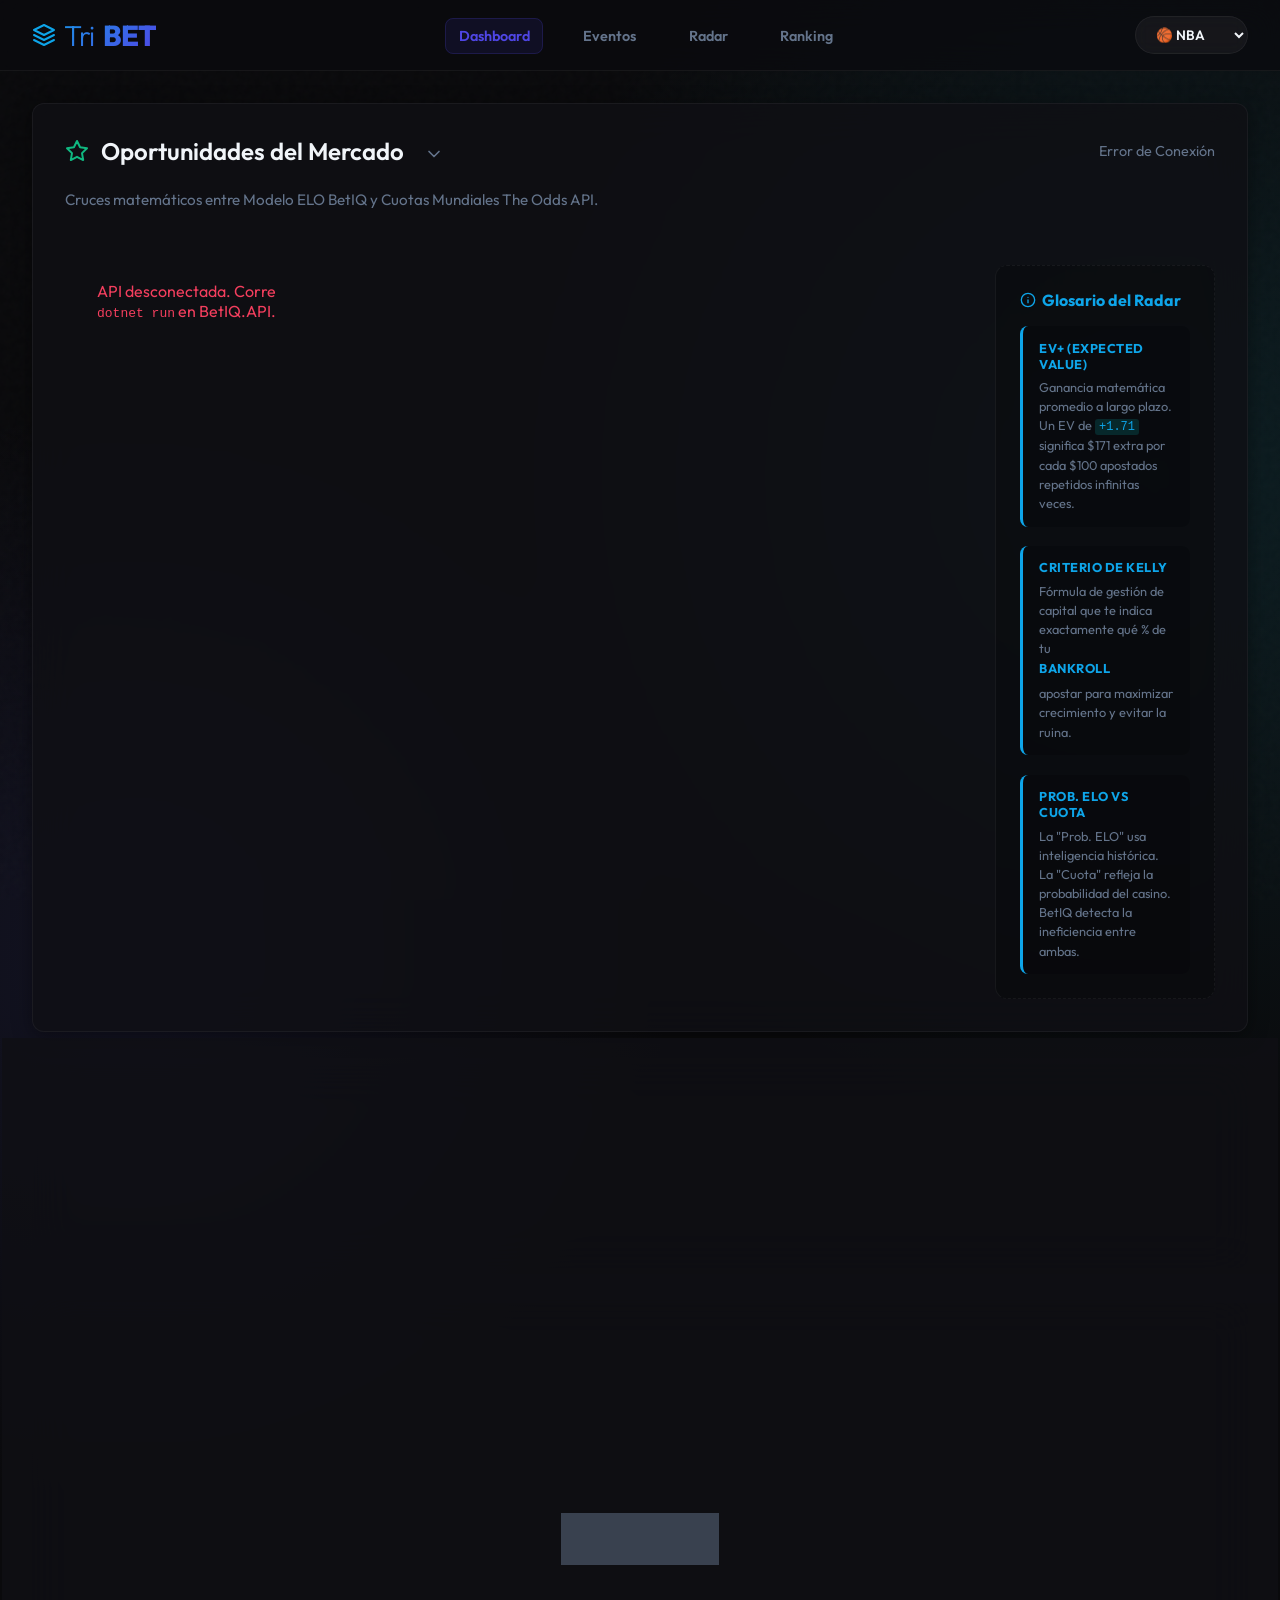
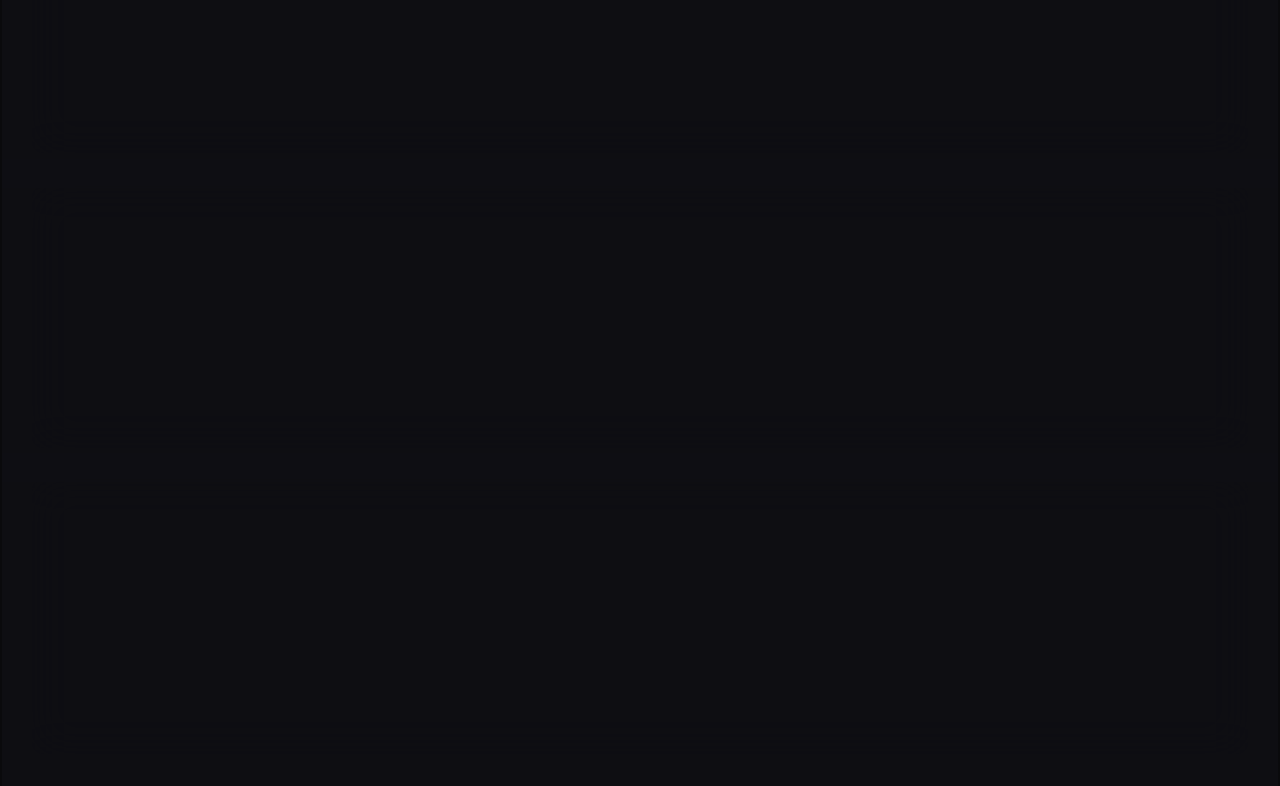
==== BetIQ.Web/index.html @ 7337e356 "Finalizada la integración de tenis y rediseño UI Sentinel. Se corrigió el controlador de tenis para " ====
<!DOCTYPE html>
<html lang="es">
<head>
    <meta charset="UTF-8">
    <meta name="viewport" content="width=device-width, initial-scale=1.0">
    <title>BetIQ | Inteligencia Deportiva</title>
    <!-- Incluyendo tipografía de Google -->
    <link href="https://fonts.googleapis.com/css2?family=Outfit:wght@300;400;600;800&display=swap" rel="stylesheet">
    <link rel="stylesheet" href="css/styles.css">
</head>
<body>
    <header class="app-header">
        <div class="logo">
            <svg width="24" height="24" viewBox="0 0 24 24" fill="none" stroke="currentColor" stroke-width="2" stroke-linecap="round" stroke-linejoin="round" style="color: var(--accent-secondary);"><path d="M12 2L2 7l10 5 10-5-10-5zM2 17l10 5 10-5M2 12l10 5 10-5"/></svg>
            <span style="color:white; font-weight: 300;">Tri</span>BET
        </div>
        <nav class="app-nav">
            <a href="#dashboard" class="active">Dashboard</a>
            <a href="#nba-matches">Eventos</a>
            <a href="#value-bets">Radar</a>
            <a href="#posiciones">Ranking</a>
        </nav>
        <div class="sport-selector">
            <select id="sportContext">
                <option value="NBA" selected>🏀 NBA</option>
                <option value="Futbol">⚽ Fútbol</option>
                <option value="Tenis">🎾 Tenis</option>
            </select>
        </div>
    </header>

    <main class="dashboard-container">
        <section class="panel">
            <div class="panel-header">
                <h2>
                    <svg width="24" height="24" viewBox="0 0 24 24" fill="none" stroke="currentColor" stroke-width="2" stroke-linecap="round" stroke-linejoin="round" style="color: var(--success);"><polygon points="12 2 15.09 8.26 22 9.27 17 14.14 18.18 21.02 12 17.77 5.82 21.02 7 14.14 2 9.27 8.91 8.26 12 2"/></svg>
                    Oportunidades del Mercado
                </h2>
                <span id="dateOfAnalysis" style="color: var(--text-muted); font-size: 0.9rem;">Analizando...</span>
            </div>
            
            <p style="color: var(--text-muted); margin-bottom: 1.5rem; font-size: 0.95rem;">Cruces matemáticos entre Modelo ELO BetIQ y Cuotas Mundiales The Odds API.</p>
            
            <!-- Layout 2 columnas: Apuestas (izq) + Glosario (der) -->
            <div class="radar-layout">
                <!-- Columna izquierda: tarjetas de apuestas -->
                <div id="valueBetsContainer" class="opportunities-grid">
                    <div class="spinner"></div>
                </div>

                <!-- Columna derecha: Glosario vertical -->
                <div class="glosario-panel glosario-sidebar">
                    <h3 style="margin-bottom: 14px; color: var(--accent-secondary); font-size: 1rem;">
                        <svg width="16" height="16" viewBox="0 0 24 24" fill="none" stroke="currentColor" stroke-width="2" stroke-linecap="round" stroke-linejoin="round" style="display:inline-block; vertical-align:middle; margin-right:6px;"><circle cx="12" cy="12" r="10"/><line x1="12" y1="16" x2="12" y2="12"/><line x1="12" y1="8" x2="12.01" y2="8"/></svg>
                        Glosario del Radar
                    </h3>
                    <div class="glosario-grid glosario-vertical">
                        <div class="glosario-item">
                            <strong>EV+ (Expected Value)</strong>
                            <p>Ganancia matemática promedio a largo plazo. Un EV de <code>+1.71</code> significa $171 extra por cada $100 apostados repetidos infinitas veces.</p>
                        </div>
                        <div class="glosario-item">
                            <strong>Criterio de Kelly</strong>
                            <p>Fórmula de gestión de capital que te indica exactamente qué % de tu <strong>Bankroll</strong> apostar para maximizar crecimiento y evitar la ruina.</p>
                        </div>
                        <div class="glosario-item">
                            <strong>Prob. ELO vs Cuota</strong>
                            <p>La "Prob. ELO" usa inteligencia histórica. La "Cuota" refleja la probabilidad del casino. BetIQ detecta la ineficiencia entre ambas.</p>
                        </div>
                    </div>
                </div>
            </div>
        </section>


        <!-- Partidos NBA del Día -->
        <section id="nbaMatches" class="panel">
            <div class="panel-header">
                <h2>
                    <svg width="24" height="24" viewBox="0 0 24 24" fill="none" stroke="currentColor" stroke-width="2" stroke-linecap="round" stroke-linejoin="round" style="color: #ff9f43;"><circle cx="12" cy="12" r="10"/><path d="M12 2a14.5 14.5 0 0 0 0 20"/><path d="M2.05 12h19.9"/><path d="M12 22A14.5 14.5 0 0 0 12 2"/></svg>
                    Partidos NBA de Hoy
                </h2>
                <div style="display:flex; align-items:center; gap:10px;">
                    <!-- Selector de Liga ESPN (visible sólo en Fútbol) -->
                    <div id="ligaSelectorWrap" style="display:none;">
                        <select id="ligaSelector" style="background:rgba(255,255,255,0.06); border:1px solid var(--border-glass); color:var(--text-main); padding:5px 12px; border-radius:20px; font-size:0.85rem; font-weight:600; cursor:pointer; outline:none;">
                            <option value="">⚽ Todas las Ligas</option>
                            <option value="Premier League">🏴󠁧󠁢󠁥󠁮󠁧󠁿 Premier League</option>
                            <option value="LaLiga">🇪🇸 LaLiga</option>
                            <option value="Serie A">🇮🇹 Serie A</option>
                            <option value="Bundesliga">🇩🇪 Bundesliga</option>
                            <option value="Ligue 1">🇫🇷 Ligue 1</option>
                            <option value="Champions League">⭐ Champions League</option>
                        </select>
                    </div>
                    <span id="nbaMatchesDate" style="color: var(--text-muted); font-size: 0.9rem;">Cargando...</span>
                </div>
            </div>
            <div id="nbaMatchesContainer" class="matches-grid">
                <div class="spinner"></div>
            </div>
        </section>


        <!-- Modulo Calculadora Original -->
        <section id="calculadora" class="panel">
            <div class="panel-header">
                <h2>
                    <svg width="24" height="24" viewBox="0 0 24 24" fill="none" stroke="currentColor" stroke-width="2" stroke-linecap="round" stroke-linejoin="round" style="color: var(--accent-primary);"><rect x="4" y="2" width="16" height="20" rx="2" ry="2"/><line x1="8" y1="6" x2="16" y2="6"/><line x1="8" y1="10" x2="8.01" y2="10"/><line x1="12" y1="10" x2="12.01" y2="10"/><line x1="16" y1="10" x2="16.01" y2="10"/><line x1="8" y1="14" x2="8.01" y2="14"/><line x1="12" y1="14" x2="12.01" y2="14"/><line x1="16" y1="14" x2="16.01" y2="14"/><line x1="8" y1="18" x2="8.01" y2="18"/><line x1="12" y1="18" x2="12.01" y2="18"/><line x1="16" y1="18" x2="16.01" y2="18"/></svg>
                    Simulador ELO En Vivo
                </h2>
                <div style="display: flex; align-items: center; gap: 10px; flex-wrap: wrap;">
                    <div id="surfaceSelectorWrap" style="display: none; background: rgba(0,0,0,0.3); padding: 5px 15px; border-radius: 20px;">
                        <span style="font-size: 0.8rem; color: var(--text-muted);">SUPERFICIE</span>
                        <select id="surfaceSelector" style="background: transparent; border: none; color: var(--accent-secondary); padding: 0; margin-left: 5px; outline: none; font-weight: bold; font-family: var(--font-family); cursor: pointer;">
                            <option value="Arcilla">Arcilla</option>
                            <option value="Dura">Dura</option>
                            <option value="Pasto">Pasto</option>
                        </select>
                    </div>
                    <div style="display: flex; align-items: center; gap: 5px; background: rgba(0,0,0,0.3); padding: 5px 15px; border-radius: 20px;">
                        <span style="font-size: 0.8rem; color: var(--text-muted);">BANKROLL</span>
                        <span style="color: var(--success); font-weight: 800;">$</span>
                        <input type="number" id="bankrollInput" value="1000" style="background: transparent; border: none; color: white; width: 80px; padding: 0; outline: none; font-weight: bold; font-family: var(--font-family);">
                    </div>
                </div>
            </div>

            <div class="calculator-wrap">
                <!-- Local -->
                <div class="team-block">
                    <div class="input-group">
                        <label>EQUIPO LOCAL</label>
                        <select id="localSelect"><option value="">Cargando...</option></select>
                    </div>
                    <div class="input-group">
                        <label>CUOTA DE LA CASA</label>
                        <input type="number" id="localOdds" step="0.01" min="1.01" value="1.85">
                    </div>
                </div>

                <!-- Centro -->
                <div style="display: flex; flex-direction: column; align-items: center; gap: 1rem;">
                    <div class="vs-badge">VS</div>
                    <button id="btnCalculate" class="btn-primary" disabled>PROYECTAR</button>
                </div>

                <!-- Visita -->
                <div class="team-block">
                    <div class="input-group">
                        <label>EQUIPO VISITANTE</label>
                        <select id="visitorSelect"><option value="">Cargando...</option></select>
                    </div>
                    <div class="input-group">
                        <label>CUOTA DE LA CASA</label>
                        <input type="number" id="visitorOdds" step="0.01" min="1.01" value="1.95">
                    </div>
                </div>
            </div>

            <div id="predictionResult" class="result-box hidden">
                <h3 id="winnerText" style="font-size: 1.5rem; margin-bottom: 1rem;">--</h3>
                <div id="evAlerts" style="display: flex; justify-content: center; gap: 2rem;"></div>
            </div>
        </section>

        <!-- Ranking de Poder -->
        <section id="ranking" class="panel">
            <div class="panel-header">
                <h2>
                    <svg width="24" height="24" viewBox="0 0 24 24" fill="none" stroke="currentColor" stroke-width="2" stroke-linecap="round" stroke-linejoin="round" style="color: var(--accent-secondary);"><line x1="18" y1="20" x2="18" y2="10"/><line x1="12" y1="20" x2="12" y2="4"/><line x1="6" y1="20" x2="6" y2="14"/></svg>
                    Clasificación de Poder (ELO Ranking)
                </h2>
            </div>
            <div class="table-responsive">
                <table id="rankingTable">
                    <thead>
                        <tr>
                            <th style="width: 80px;">Rango</th>
                            <th>Franquicia</th>
                            <th>Puntuación ELO</th>
                            <th>Status (1500=Base)</th>
                        </tr>
                    </thead>
                    <tbody id="rankingBody">
                        <tr>
                            <td colspan="4" style="text-align: center; padding: 2rem;"><div class="spinner"></div></td>
                        </tr>
                    </tbody>
                </table>
            </div> <!-- missing close div added -->
            <div id="rankingPagination" class="pagination-controls"></div>
        </section>

        <!-- Sección de Posiciones NBA -->
            <section id="posiciones" class="panel standings-section">
                <div class="panel-header" style="flex-direction: column; align-items: flex-start;">
                    <h2><span class="icon">🏆</span> Tabla de Posiciones Oficiales</h2>
                    <p style="color:var(--text-muted); margin-top:5px;">Rendimiento actualizado de la temporada regular, dividido por Conferencias.</p>
                </div>
                
                <div class="standings-grid">
                    <!-- Conferencia Este -->
                    <div class="conference-panel">
                        <div class="conference-header east">
                            <h3>Conferencia Este</h3>
                        </div>
                        <div class="table-container fade-in">
                            <table class="elo-table">
                                <thead>
                                    <tr>
                                        <th>Pos</th>
                                        <th>Equipo</th>
                                        <th>PJ</th>
                                        <th>V</th>
                                        <th>D</th>
                                        <th>PCT</th>
                                        <th class="hide-mobile">PF</th>
                                        <th class="hide-mobile">PC</th>
                                        <th>DIF</th>
                                    </tr>
                                </thead>
                                <tbody id="standings-east-body">
                                    <!-- Datos de conferencia este inyectados por JS -->
                                </tbody>
                            </table>
                        </div>
                    </div>

                    <!-- Conferencia Oeste -->
                    <div class="conference-panel">
                        <div class="conference-header west">
                            <h3>Conferencia Oeste</h3>
                        </div>
                        <div class="table-container fade-in">
                            <table class="elo-table">
                                <thead>
                                    <tr>
                                        <th>Pos</th>
                                        <th>Equipo</th>
                                        <th>PJ</th>
                                        <th>V</th>
                                        <th>D</th>
                                        <th>PCT</th>
                                        <th class="hide-mobile">PF</th>
                                        <th class="hide-mobile">PC</th>
                                        <th>DIF</th>
                                    </tr>
                                </thead>
                                <tbody id="standings-west-body">
                                    <!-- Datos de conferencia oeste inyectados por JS -->
                                </tbody>
                            </table>
                        </div>
                    </div>
                </div>
            </section>
        </main>

    <script src="js/app.js"></script>
</body>
</html>
---- BetIQ.Web/css/styles.css ----
:root {
    /* Sentinel Design System - Indigo/Graphite */
    --bg-dark: #0a0a0c; 
    --bg-panel: rgba(16, 16, 20, 0.8); 
    --surface: #111114;
    --border-glass: rgba(255, 255, 255, 0.05);
    --text-main: #f1f5f9;
    --text-muted: #64748b;
    
    /* Acentos Sentinel */
    --accent-primary: #4f46e5; /* Indigo 600 */
    --accent-secondary: #0ea5e9; /* Sky 500 */
    --accent-glow: rgba(79, 70, 229, 0.3);
    --secondary-glow: rgba(14, 165, 233, 0.2);
    
    /* Estados */
    --success: #10b981; 
    --success-glow: rgba(16, 185, 129, 0.1);
    --danger: #f43f5e; 
    --danger-glow: rgba(244, 63, 94, 0.1);
    --warning: #f59e0b; 

    /* Tipografía */
    --font-family: 'Outfit', 'Inter', system-ui, -apple-system, sans-serif;
}

* {
    margin: 0;
    padding: 0;
    box-sizing: border-box;
}

body {
    font-family: var(--font-family);
    background-color: var(--bg-dark);
    color: var(--text-main);
    min-height: 100vh;
    /* Gradiente radial animado de fondo */
    background: radial-gradient(circle at 10% 40%, rgba(99, 102, 241, 0.1), transparent 30%),
                radial-gradient(circle at 90% 20%, rgba(34, 211, 238, 0.1), transparent 30%),
                var(--bg-dark);
    display: flex;
    flex-direction: column;
}

body::before {
    content: '';
    position: fixed;
    top: 0; left: 0; width: 100vw; height: 100vh;
    background: url('data:image/svg+xml;utf8,<svg viewBox="0 0 200 200" xmlns="http://www.w3.org/2000/svg"><filter id="noiseFilter"><feTurbulence type="fractalNoise" baseFrequency="0.65" numOctaves="3" stitchTiles="stitch"/></filter><rect width="100%" height="100%" filter="url(%23noiseFilter)"/></svg>');
    opacity: 0.02;
    z-index: -1;
    pointer-events: none;
}

/* Scrollbar */
::-webkit-scrollbar { width: 8px; }
::-webkit-scrollbar-track { background: var(--bg-dark); }
::-webkit-scrollbar-thumb { background: var(--border-glass); border-radius: 4px; }
::-webkit-scrollbar-thumb:hover { background: var(--accent-primary); }

/* Header Glassmorphism */
.app-header {
    background: rgba(10, 10, 15, 0.7);
    backdrop-filter: blur(16px);
    -webkit-backdrop-filter: blur(16px);
    border-bottom: 1px solid var(--border-glass);
    padding: 1rem 2rem;
    display: flex;
    justify-content: space-between;
    align-items: center;
    position: sticky;
    top: 0;
    z-index: 100;
}

.logo {
    font-size: 1.8rem;
    font-weight: 800;
    letter-spacing: -0.5px;
    background: linear-gradient(135deg, var(--accent-secondary), var(--accent-primary));
    -webkit-background-clip: text;
    background-clip: text;
    -webkit-text-fill-color: transparent;
    display: flex;
    align-items: center;
    gap: 8px;
}

.app-nav a {
    color: var(--text-muted);
    text-decoration: none;
    font-weight: 600;
    margin-left: 1.5rem;
    transition: all 0.3s cubic-bezier(0.4, 0, 0.2, 1);
    position: relative;
    font-size: 0.9rem;
    padding: 0.5rem 0.8rem;
    border-radius: 8px;
}

.app-nav a:hover {
    color: var(--text-main);
    background: rgba(255, 255, 255, 0.05);
    box-shadow: 0 4px 15px rgba(0, 0, 0, 0.1);
}

.app-nav a.active {
    color: var(--accent-primary);
    background: rgba(79, 70, 229, 0.1);
    border: 1px solid rgba(79, 70, 229, 0.2);
}

/* Sport Selector */
.sport-selector {
    margin-left: 1.5rem;
}

#sportContext {
    background: rgba(255, 255, 255, 0.05);
    border: 1px solid var(--border-glass);
    color: var(--text-main);
    padding: 0.5rem 1rem;
    border-radius: 20px;
    font-size: 0.85rem;
    font-weight: 600;
    cursor: pointer;
    outline: none;
    transition: all 0.3s ease;
    backdrop-filter: blur(8px);
}

#sportContext:hover {
    background: rgba(255, 255, 255, 0.1);
    border-color: var(--accent-secondary);
    box-shadow: 0 0 15px rgba(0, 206, 201, 0.2);
}

#sportContext option {
    background: var(--bg-dark);
    color: var(--text-main);
    padding: 10px;
}

/* Layout Principal */
.dashboard-container {
    padding: 2rem;
    max-width: 1400px;
    margin: 0 auto;
    display: grid;
    grid-template-columns: 1fr;
    gap: 2rem;
}

/* Paneles Globales */
.panel {
    background: var(--bg-panel);
    backdrop-filter: blur(20px);
    -webkit-backdrop-filter: blur(20px);
    border: 1px solid var(--border-glass);
    border-radius: 12px;
    padding: 2rem;
    box-shadow: 0 4px 20px rgba(0, 0, 0, 0.4);
    transition: all 0.4s cubic-bezier(0.4, 0, 0.2, 1);
}

.panel:hover {
    box-shadow: 0 8px 30px rgba(0, 0, 0, 0.6);
    border-color: rgba(255, 255, 255, 0.1);
}

.panel-header {
    display: flex;
    justify-content: space-between;
    align-items: center;
    margin-bottom: 1.5rem;
}

h2 {
    font-size: 1.5rem;
    font-weight: 600;
    color: var(--text-main);
    display: flex;
    align-items: center;
    gap: 12px;
}

/* Sección Oportunidades (Value Bets) */
.opportunities-grid {
    display: grid;
    grid-template-columns: repeat(auto-fit, minmax(300px, 1fr));
    gap: 1.5rem;
    margin-top: 1rem;
}

.vb-card {
    background: var(--bg-panel);
    border: 1px solid var(--border-glass);
    border-radius: 16px;
    padding: 1.5rem;
    position: relative;
    overflow: hidden;
    backdrop-filter: blur(12px);
    -webkit-backdrop-filter: blur(12px);
    transition: all 0.3s cubic-bezier(0.25, 0.8, 0.25, 1);
}

.vb-card:hover {
    transform: translateY(-4px);
    box-shadow: 0 12px 30px rgba(0, 0, 0, 0.6);
    border-color: var(--accent-primary);
}

/* Efecto borde infinito en Value Bets de alto valor */
.vb-card.high-value::before {
    content: '';
    position: absolute;
    top: -50%; left: -50%; width: 200%; height: 200%;
    background: conic-gradient(transparent, transparent, transparent, var(--success));
    animation: rotateBoundary 4s linear infinite;
    z-index: 0;
    opacity: 0.3;
}
.vb-card.high-value::after {
    content: '';
    position: absolute;
    inset: 1px;
    background: var(--bg-panel);
    border-radius: 11px;
    z-index: 1;
}

@keyframes rotateBoundary {
    100% { transform: rotate(360deg); }
}

.vb-content {
    position: relative;
    z-index: 2;
}

.vb-teams {
    font-size: 1.1rem;
    font-weight: 600;
    margin-bottom: 0.5rem;
}

.vb-metrics {
    display: grid;
    grid-template-columns: 1fr 1fr;
    gap: 10px;
    margin-top: 1rem;
    background: rgba(0,0,0,0.2);
    padding: 10px;
    border-radius: 8px;
}

.metric-box {
    display: flex;
    flex-direction: column;
}
.metric-label { font-size: 0.75rem; color: var(--text-muted); text-transform: uppercase; letter-spacing: 1px; }
.metric-value { font-size: 1.2rem; font-weight: 800; color: var(--text-main); }
.metric-value.positive { color: var(--success); text-shadow: 0 0 10px var(--success-glow); }

/* Partidos NBA */
.matches-grid {
    display: grid;
    grid-template-columns: repeat(auto-fit, minmax(280px, 1fr));
    gap: 1.5rem;
    margin-top: 1rem;
}

.match-card {
    background: var(--bg-panel);
    border: 1px solid var(--border-glass);
    border-radius: 16px;
    padding: 1.5rem;
    position: relative;
    overflow: hidden;
    backdrop-filter: blur(12px);
    -webkit-backdrop-filter: blur(12px);
    transition: all 0.3s ease;
}

.match-card:hover {
    transform: translateY(-4px);
    box-shadow: 0 12px 24px rgba(0, 0, 0, 0.5), 0 0 20px var(--accent-glow);
    border-color: var(--accent-primary);
}



.match-header {
    display: flex;
    justify-content: space-between;
    align-items: center;
    margin-bottom: 1rem;
    font-size: 0.8rem;
}

.match-status {
    background: rgba(255, 255, 255, 0.1);
    padding: 4px 8px;
    border-radius: 4px;
    color: var(--text-muted);
}
.match-status.live {
    background: rgba(255, 118, 117, 0.2);
    color: var(--danger);
    font-weight: bold;
}

.match-team {
    display: flex;
    justify-content: space-between;
    align-items: center;
    margin-bottom: 0.8rem;
    font-size: 1.1rem;
    font-weight: 600;
}

.match-score {
    font-size: 1.2rem;
    font-weight: 800;
    color: var(--text-main);
}

.match-odds {
    margin-top: 1rem;
    padding-top: 1rem;
    border-top: 1px dashed var(--border-glass);
    display: flex;
    justify-content: space-between;
    font-size: 0.9rem;
    color: var(--text-muted);
}
/* Glosario Panel */
.glosario-panel {
    margin-top: 2rem;
    padding: 1.5rem;
    background: rgba(0,0,0,0.2);
    border: 1px dashed var(--border-glass);
    border-radius: 12px;
}

.glosario-grid {
    display: grid;
    grid-template-columns: repeat(auto-fit, minmax(250px, 1fr));
    gap: 1.5rem;
    margin-top: 1rem;
}

.glosario-item {
    font-size: 0.85rem;
    color: var(--text-muted);
}

.glosario-item strong {
    display: block;
    color: var(--text-main);
    margin-bottom: 0.4rem;
    font-size: 0.95rem;
}

.glosario-item code {
    background: rgba(255,255,255,0.1);
    padding: 2px 4px;
    border-radius: 4px;
    color: var(--success);
}

/* Calculadora Flex */
.calculator-wrap {
    display: grid;
    grid-template-columns: 1fr auto 1fr;
    gap: 1.5rem;
    align-items: center;
    background: rgba(0,0,0,0.2);
    padding: 1.5rem;
    border-radius: 12px;
}

.team-block {
    display: flex;
    flex-direction: column;
    gap: 1rem;
}

.input-group {
    display: flex;
    flex-direction: column;
    gap: 0.5rem;
}

.input-group label {
    font-size: 0.85rem;
    color: var(--text-muted);
    font-weight: 600;
}

select, input[type="number"] {
    background: rgba(255,255,255,0.05);
    border: 1px solid var(--border-glass);
    color: var(--text-main);
    padding: 0.8rem 1rem;
    border-radius: 8px;
    font-family: var(--font-family);
    font-size: 1rem;
    outline: none;
    transition: border-color 0.3s, box-shadow 0.3s;
}

select:focus, input[type="number"]:focus {
    border-color: var(--accent-primary);
    box-shadow: 0 0 0 3px var(--accent-glow);
}

select option {
    background: var(--bg-dark);
    color: var(--text-main);
}

.vs-badge {
    height: 50px;
    width: 50px;
    border-radius: 50%;
    background: linear-gradient(135deg, var(--bg-dark), #1a1a24);
    border: 2px solid var(--border-glass);
    display: flex;
    align-items: center;
    justify-content: center;
    font-weight: 800;
    color: var(--text-muted);
    font-size: 0.9rem;
}

.btn-primary {
    background: linear-gradient(135deg, var(--accent-primary), var(--accent-secondary));
    color: white;
    border: none;
    padding: 1rem 2rem;
    border-radius: 8px;
    font-weight: 600;
    cursor: pointer;
    font-family: var(--font-family);
    font-size: 1rem;
    transition: transform 0.2s, box-shadow 0.2s;
    width: 100%;
    margin-top: 1.5rem;
}

.btn-primary:hover {
    transform: translateY(-2px);
    box-shadow: 0 5px 15px var(--accent-glow);
}
.btn-primary:disabled {
    background: var(--text-muted);
    cursor: not-allowed;
    transform: none;
    box-shadow: none;
    opacity: 0.5;
}

/* Resultados Calculadora */
.result-box {
    margin-top: 1.5rem;
    padding: 1.5rem;
    border-radius: 12px;
    background: rgba(255,255,255,0.02);
    border: 1px dashed var(--border-glass);
    text-align: center;
}
.result-box.active {
    border-style: solid;
    border-color: var(--accent-secondary);
    background: rgba(0, 206, 201, 0.05);
}

/* Tabla Ranking */
.table-responsive {
    overflow-x: auto;
}

table {
    width: 100%;
    border-collapse: collapse;
}

th, td {
    padding: 1.2rem 1rem;
    text-align: left;
    border-bottom: 1px solid var(--border-glass);
    font-size: 0.9rem;
}

th {
    color: var(--text-muted);
    font-weight: 700;
    font-size: 0.75rem;
    text-transform: uppercase;
    letter-spacing: 1.5px;
}

tbody tr {
    transition: background 0.2s ease;
}
tbody tr:hover {
    background: rgba(255,255,255,0.03);
}

.rank-badge {
    background: rgba(255,255,255,0.1);
    padding: 4px 8px;
    border-radius: 4px;
    font-size: 0.8rem;
    font-weight: 800;
}
.rank-top {
    background: linear-gradient(135deg, #f1c40f, #e67e22);
    color: #fff;
}

/* Utilidades y UI Modifiers */
/* Colapsables */
.panel-header, .section-header {
    cursor: pointer;
    user-select: none;
    transition: opacity 0.3s;
}
.panel-header:hover, .section-header:hover { opacity: 0.8; }
.toggle-icon {
    display: inline-block;
    transition: transform 0.3s cubic-bezier(0.4, 0, 0.2, 1);
    color: var(--text-muted);
}
.collapsed .toggle-icon {
    transform: rotate(-180deg);
}
.panel.collapsed > :not(.panel-header), 
.standings-section.collapsed > :not(.section-header) {
    display: none !important;
}

/* Paginación Ranking */
.pagination-controls {
    display: flex;
    justify-content: center;
    align-items: center;
    gap: 15px;
    margin-top: 20px;
    padding-bottom: 10px;
}
.btn-page {
    background: rgba(255, 255, 255, 0.05);
    border: 1px solid var(--border-glass);
    color: var(--text-main);
    padding: 8px 15px;
    border-radius: 8px;
    cursor: pointer;
    transition: all 0.3s ease;
    font-weight: 600;
    font-size: 0.9rem;
}
.btn-page:hover:not(:disabled) {
    background: var(--accent-primary);
    border-color: var(--accent-primary);
    box-shadow: 0 0 10px var(--accent-glow);
}
.btn-page:disabled {
    opacity: 0.3;
    cursor: not-allowed;
}
.page-info {
    font-size: 0.9rem;
    color: var(--text-muted);
    font-weight: 600;
}

.spinner {
    width: 24px;
    height: 24px;
    border: 3px solid rgba(255,255,255,0.1);
    border-top-color: var(--accent-primary);
    border-radius: 50%;
    animation: spin 1s infinite linear;
    margin: 0 auto;
}
@keyframes spin { 100% { transform: rotate(360deg); } }

/* ==========================================================================
   Sección Tablas de Posiciones y Conferencias
   ========================================================================== */
.standings-grid {
    display: grid;
    grid-template-columns: repeat(auto-fit, minmax(450px, 1fr));
    gap: 2rem;
    margin-top: 1.5rem;
}

.conference-panel {
    background: var(--surface);
    border: 1px solid var(--border-glass);
    border-radius: 8px;
    overflow: hidden;
    display: flex;
    flex-direction: column;
    box-shadow: 0 4px 15px rgba(0,0,0,0.2);
}

.conference-header {
    padding: 1.5rem;
    text-align: center;
    border-bottom: 2px solid;
    background: linear-gradient(0deg, rgba(0,0,0,0.3) 0%, rgba(0,0,0,0) 100%);
}

.conference-header h3 {
    margin: 0;
    font-size: 1.2rem;
    font-weight: 700;
    text-transform: uppercase;
    letter-spacing: 2px;
}

.conference-header.east {
    border-bottom-color: #1E88E5; /* Azul Este */
}
.conference-header.east h3 {
    color: #90CAF9;
    text-shadow: 0 0 10px rgba(30, 136, 229, 0.4);
}

.conference-header.west {
    border-bottom-color: #E53935; /* Rojo Oeste */
}
.conference-header.west h3 {
    color: #EF9A9A;
    text-shadow: 0 0 10px rgba(229, 57, 53, 0.4);
}

.standings-section table {
    margin: 0; /* Quita el margen de elo-table base */
    border-radius: 0; /* Quita border radius porque el panel lo tiene */
}

/* Filas de la tabla de posiciones */
.standings-section tbody tr:nth-child(1),
.standings-section tbody tr:nth-child(2),
.standings-section tbody tr:nth-child(3),
.standings-section tbody tr:nth-child(4),
.standings-section tbody tr:nth-child(5),
.standings-section tbody tr:nth-child(6) {
    border-left: 3px solid var(--success); /* Zona de Playoffs (1-6) */
}

.standings-section tbody tr:nth-child(7),
.standings-section tbody tr:nth-child(8),
.standings-section tbody tr:nth-child(9),
.standings-section tbody tr:nth-child(10) {
    border-left: 3px solid var(--warning); /* Zona de Play-In (7-10) */
}

/* ==========================================================================
   Responsive
   ========================================================================== */
@media (max-width: 900px) {
    .calculator-wrap {
        grid-template-columns: 1fr;
    }

    .standings-grid {
        grid-template-columns: 1fr;
    }
    
    .hide-mobile {
        display: none;
    }

    .val-header {
        margin: 0 auto;
        transform: rotate(90deg);
    }

    /* En móvil, el glosario va abajo */
    .radar-layout {
        flex-direction: column !important;
    }
    .glosario-sidebar {
        width: 100% !important;
        border-left: none !important;
        border-top: 1px solid var(--border-glass);
        padding-top: 1.5rem;
        margin-top: 1.5rem;
    }
}

/* ============================================================
   Radar Layout: 2 columnas (apuestas + glosario sidebar)
   ============================================================ */
.radar-layout {
    display: flex;
    gap: 1.5rem;
    align-items: flex-start;
}

/* Apuestas ocupa TODO el espacio restante - 3 columnas uniformes */
.radar-layout .opportunities-grid {
    flex: 1 1 0;
    min-width: 0;
    display: grid;
    grid-template-columns: repeat(3, 1fr);
    gap: 1.5rem;
    align-content: start;
}

/* Glosario sidebar fijo a la derecha - más angosto */
.glosario-sidebar {
    flex: 0 0 220px;
    width: 220px;
    border-left: 1px solid var(--border-glass);
    padding-left: 1.5rem;
    position: sticky;
    top: 80px;
}

/* Glosario vertical: items apilados */
.glosario-vertical {
    display: flex !important;
    flex-direction: column !important;
    gap: 1.2rem !important;
    grid-template-columns: 1fr !important;
}

.glosario-vertical .glosario-item {
    background: rgba(0,0,0,0.2);
    border-radius: 8px;
    padding: 0.85rem 1rem;
    border-left: 3px solid var(--accent-secondary);
}

.glosario-vertical .glosario-item strong {
    display: block;
    color: var(--accent-secondary);
    font-size: 0.8rem;
    text-transform: uppercase;
    letter-spacing: 0.5px;
    margin-bottom: 0.4rem;
}

.glosario-vertical .glosario-item p {
    font-size: 0.8rem;
    color: var(--text-muted);
    line-height: 1.5;
    margin: 0;
}

.glosario-vertical .glosario-item code {
    background: rgba(0,210,211,0.15);
    color: var(--accent-secondary);
    padding: 1px 4px;
    border-radius: 3px;
    font-size: 0.75rem;
}

/* Estilos base del panel glosario */
.glosario-panel h3 {
    display: flex;
    align-items: center;
    color: var(--accent-secondary);
}
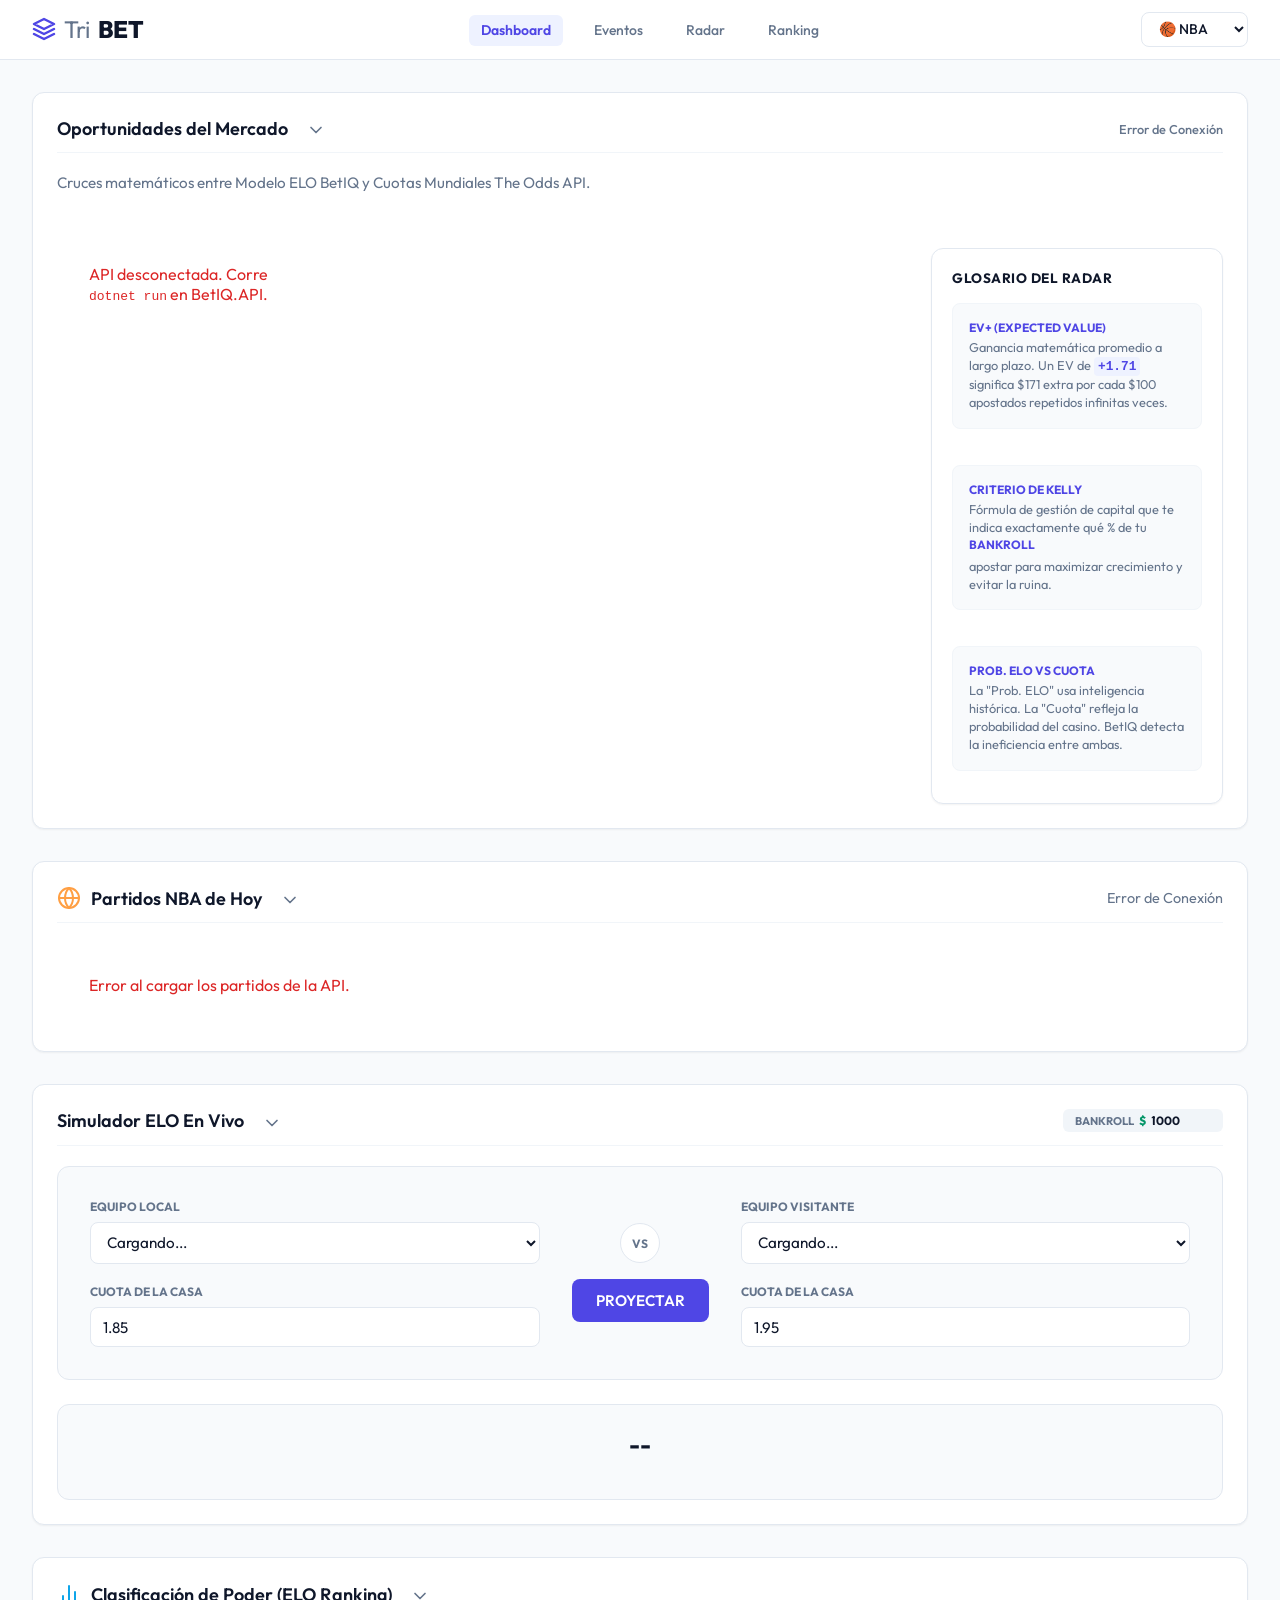
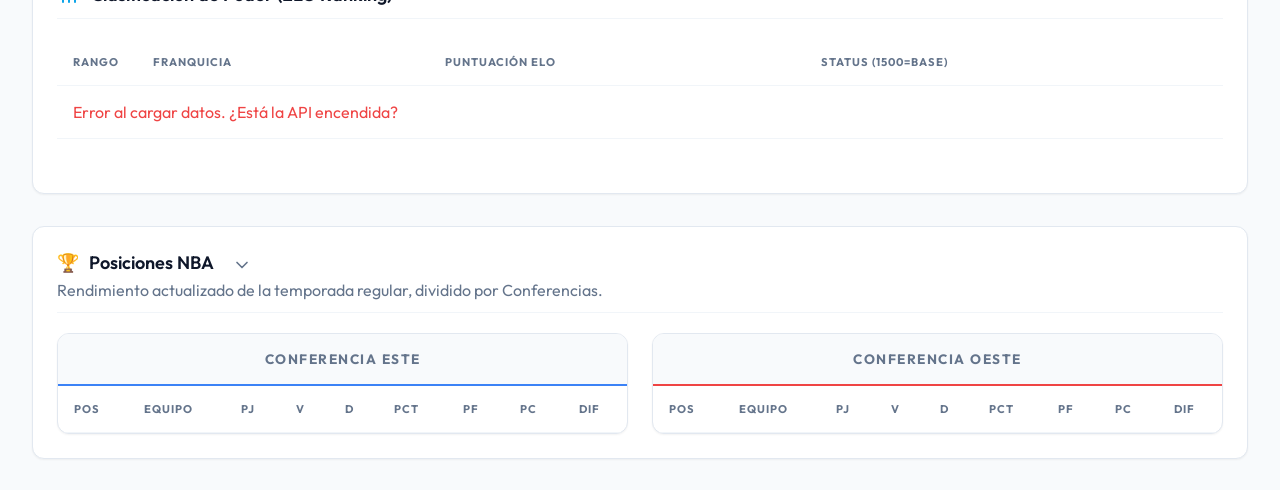
==== commit 193e414c: "Rediseño minimalista y claro (Modo Claro) del frontend" ====
--- a/BetIQ.Web/index.html
+++ b/BetIQ.Web/index.html
@@ -11,8 +11,8 @@
 <body>
     <header class="app-header">
         <div class="logo">
-            <svg width="24" height="24" viewBox="0 0 24 24" fill="none" stroke="currentColor" stroke-width="2" stroke-linecap="round" stroke-linejoin="round" style="color: var(--accent-secondary);"><path d="M12 2L2 7l10 5 10-5-10-5zM2 17l10 5 10-5M2 12l10 5 10-5"/></svg>
-            <span style="color:white; font-weight: 300;">Tri</span>BET
+            <svg width="24" height="24" viewBox="0 0 24 24" fill="none" stroke="var(--accent-primary)" stroke-width="2.5" stroke-linecap="round" stroke-linejoin="round"><path d="M12 2L2 7l10 5 10-5-10-5zM2 17l10 5 10-5M2 12l10 5 10-5"/></svg>
+            <span style="font-weight: 400; color: var(--text-muted);">Tri</span><span style="font-weight: 800; color: var(--text-main);">BET</span>
         </div>
         <nav class="app-nav">
             <a href="#dashboard" class="active">Dashboard</a>
@@ -33,10 +33,9 @@
         <section class="panel">
             <div class="panel-header">
                 <h2>
-                    <svg width="24" height="24" viewBox="0 0 24 24" fill="none" stroke="currentColor" stroke-width="2" stroke-linecap="round" stroke-linejoin="round" style="color: var(--success);"><polygon points="12 2 15.09 8.26 22 9.27 17 14.14 18.18 21.02 12 17.77 5.82 21.02 7 14.14 2 9.27 8.91 8.26 12 2"/></svg>
                     Oportunidades del Mercado
                 </h2>
-                <span id="dateOfAnalysis" style="color: var(--text-muted); font-size: 0.9rem;">Analizando...</span>
+                <span id="dateOfAnalysis" style="color: var(--text-muted); font-size: 0.8rem; font-weight: 500;">Analizando...</span>
             </div>
             
             <p style="color: var(--text-muted); margin-bottom: 1.5rem; font-size: 0.95rem;">Cruces matemáticos entre Modelo ELO BetIQ y Cuotas Mundiales The Odds API.</p>
@@ -50,8 +49,7 @@
 
                 <!-- Columna derecha: Glosario vertical -->
                 <div class="glosario-panel glosario-sidebar">
-                    <h3 style="margin-bottom: 14px; color: var(--accent-secondary); font-size: 1rem;">
-                        <svg width="16" height="16" viewBox="0 0 24 24" fill="none" stroke="currentColor" stroke-width="2" stroke-linecap="round" stroke-linejoin="round" style="display:inline-block; vertical-align:middle; margin-right:6px;"><circle cx="12" cy="12" r="10"/><line x1="12" y1="16" x2="12" y2="12"/><line x1="12" y1="8" x2="12.01" y2="8"/></svg>
+                    <h3 style="margin-bottom: 12px; color: var(--text-main); font-size: 0.85rem; font-weight: 700; text-transform: uppercase; letter-spacing: 0.5px;">
                         Glosario del Radar
                     </h3>
                     <div class="glosario-grid glosario-vertical">
@@ -106,22 +104,21 @@
         <section id="calculadora" class="panel">
             <div class="panel-header">
                 <h2>
-                    <svg width="24" height="24" viewBox="0 0 24 24" fill="none" stroke="currentColor" stroke-width="2" stroke-linecap="round" stroke-linejoin="round" style="color: var(--accent-primary);"><rect x="4" y="2" width="16" height="20" rx="2" ry="2"/><line x1="8" y1="6" x2="16" y2="6"/><line x1="8" y1="10" x2="8.01" y2="10"/><line x1="12" y1="10" x2="12.01" y2="10"/><line x1="16" y1="10" x2="16.01" y2="10"/><line x1="8" y1="14" x2="8.01" y2="14"/><line x1="12" y1="14" x2="12.01" y2="14"/><line x1="16" y1="14" x2="16.01" y2="14"/><line x1="8" y1="18" x2="8.01" y2="18"/><line x1="12" y1="18" x2="12.01" y2="18"/><line x1="16" y1="18" x2="16.01" y2="18"/></svg>
                     Simulador ELO En Vivo
                 </h2>
                 <div style="display: flex; align-items: center; gap: 10px; flex-wrap: wrap;">
-                    <div id="surfaceSelectorWrap" style="display: none; background: rgba(0,0,0,0.3); padding: 5px 15px; border-radius: 20px;">
-                        <span style="font-size: 0.8rem; color: var(--text-muted);">SUPERFICIE</span>
-                        <select id="surfaceSelector" style="background: transparent; border: none; color: var(--accent-secondary); padding: 0; margin-left: 5px; outline: none; font-weight: bold; font-family: var(--font-family); cursor: pointer;">
+                    <div id="surfaceSelectorWrap" style="display: none; background: #f1f5f9; padding: 4px 12px; border-radius: 6px;">
+                        <span style="font-size: 0.7rem; color: var(--text-muted); font-weight: 700;">SUPERFICIE</span>
+                        <select id="surfaceSelector" style="background: transparent; border: none; color: var(--accent-primary); padding: 0; margin-left: 5px; outline: none; font-weight: 700; font-family: var(--font-family); cursor: pointer; font-size: 0.75rem;">
                             <option value="Arcilla">Arcilla</option>
                             <option value="Dura">Dura</option>
                             <option value="Pasto">Pasto</option>
                         </select>
                     </div>
-                    <div style="display: flex; align-items: center; gap: 5px; background: rgba(0,0,0,0.3); padding: 5px 15px; border-radius: 20px;">
-                        <span style="font-size: 0.8rem; color: var(--text-muted);">BANKROLL</span>
-                        <span style="color: var(--success); font-weight: 800;">$</span>
-                        <input type="number" id="bankrollInput" value="1000" style="background: transparent; border: none; color: white; width: 80px; padding: 0; outline: none; font-weight: bold; font-family: var(--font-family);">
+                    <div style="display: flex; align-items: center; gap: 5px; background: #f1f5f9; padding: 4px 12px; border-radius: 6px;">
+                        <span style="font-size: 0.7rem; color: var(--text-muted); font-weight: 700;">BANKROLL</span>
+                        <span style="color: var(--success); font-weight: 800; font-size: 0.75rem;">$</span>
+                        <input type="number" id="bankrollInput" value="1000" style="background: transparent; border: none; color: var(--text-main); width: 60px; padding: 0; outline: none; font-weight: 700; font-family: var(--font-family); font-size: 0.75rem;">
                     </div>
                 </div>
             </div>
--- a/BetIQ.Web/css/styles.css
+++ b/BetIQ.Web/css/styles.css
@@ -1,27 +1,27 @@
 :root {
-    /* Sentinel Design System - Indigo/Graphite */
-    --bg-dark: #0a0a0c; 
-    --bg-panel: rgba(16, 16, 20, 0.8); 
-    --surface: #111114;
-    --border-glass: rgba(255, 255, 255, 0.05);
-    --text-main: #f1f5f9;
+    /* BetIQ Minimalist - Light Mode System */
+    --bg-app: #f8fafc; 
+    --bg-panel: #ffffff;
+    --surface: #ffffff;
+    --border-subtle: #e2e8f0;
+    --text-main: #0f172a;
     --text-muted: #64748b;
     
-    /* Acentos Sentinel */
-    --accent-primary: #4f46e5; /* Indigo 600 */
-    --accent-secondary: #0ea5e9; /* Sky 500 */
-    --accent-glow: rgba(79, 70, 229, 0.3);
-    --secondary-glow: rgba(14, 165, 233, 0.2);
+    /* Acentos */
+    --accent-primary: #4f46e5; 
+    --accent-secondary: #0ea5e9; 
     
     /* Estados */
-    --success: #10b981; 
-    --success-glow: rgba(16, 185, 129, 0.1);
-    --danger: #f43f5e; 
-    --danger-glow: rgba(244, 63, 94, 0.1);
-    --warning: #f59e0b; 
-
-    /* Tipografía */
+    --success: #059669; 
+    --success-soft: #ecfdf5;
+    --danger: #dc2626; 
+    --danger-soft: #fef2f2;
+    --warning: #d97706; 
+    --warning-soft: #fffbe6;
+
     --font-family: 'Outfit', 'Inter', system-ui, -apple-system, sans-serif;
+    --shadow-sm: 0 1px 2px 0 rgb(0 0 0 / 0.05);
+    --shadow-md: 0 4px 6px -1px rgb(0 0 0 / 0.1), 0 2px 4px -2px rgb(0 0 0 / 0.1);
 }
 
 * {
@@ -32,40 +32,25 @@
 
 body {
     font-family: var(--font-family);
-    background-color: var(--bg-dark);
+    background-color: var(--bg-app);
     color: var(--text-main);
     min-height: 100vh;
-    /* Gradiente radial animado de fondo */
-    background: radial-gradient(circle at 10% 40%, rgba(99, 102, 241, 0.1), transparent 30%),
-                radial-gradient(circle at 90% 20%, rgba(34, 211, 238, 0.1), transparent 30%),
-                var(--bg-dark);
     display: flex;
     flex-direction: column;
-}
-
-body::before {
-    content: '';
-    position: fixed;
-    top: 0; left: 0; width: 100vw; height: 100vh;
-    background: url('data:image/svg+xml;utf8,<svg viewBox="0 0 200 200" xmlns="http://www.w3.org/2000/svg"><filter id="noiseFilter"><feTurbulence type="fractalNoise" baseFrequency="0.65" numOctaves="3" stitchTiles="stitch"/></filter><rect width="100%" height="100%" filter="url(%23noiseFilter)"/></svg>');
-    opacity: 0.02;
-    z-index: -1;
-    pointer-events: none;
-}
-
-/* Scrollbar */
-::-webkit-scrollbar { width: 8px; }
-::-webkit-scrollbar-track { background: var(--bg-dark); }
-::-webkit-scrollbar-thumb { background: var(--border-glass); border-radius: 4px; }
-::-webkit-scrollbar-thumb:hover { background: var(--accent-primary); }
-
-/* Header Glassmorphism */
+    -webkit-font-smoothing: antialiased;
+}
+
+/* Scrollbar Modernizada */
+::-webkit-scrollbar { width: 6px; }
+::-webkit-scrollbar-track { background: var(--bg-app); }
+::-webkit-scrollbar-thumb { background: #cbd5e1; border-radius: 10px; }
+::-webkit-scrollbar-thumb:hover { background: #94a3b8; }
+
+/* Header Minimalista */
 .app-header {
-    background: rgba(10, 10, 15, 0.7);
-    backdrop-filter: blur(16px);
-    -webkit-backdrop-filter: blur(16px);
-    border-bottom: 1px solid var(--border-glass);
-    padding: 1rem 2rem;
+    background: #ffffff;
+    border-bottom: 1px solid var(--border-subtle);
+    padding: 0.75rem 2rem;
     display: flex;
     justify-content: space-between;
     align-items: center;
@@ -75,13 +60,10 @@
 }
 
 .logo {
-    font-size: 1.8rem;
+    font-size: 1.5rem;
     font-weight: 800;
     letter-spacing: -0.5px;
-    background: linear-gradient(135deg, var(--accent-secondary), var(--accent-primary));
-    -webkit-background-clip: text;
-    background-clip: text;
-    -webkit-text-fill-color: transparent;
+    color: var(--text-main);
     display: flex;
     align-items: center;
     gap: 8px;
@@ -90,249 +72,215 @@
 .app-nav a {
     color: var(--text-muted);
     text-decoration: none;
-    font-weight: 600;
-    margin-left: 1.5rem;
-    transition: all 0.3s cubic-bezier(0.4, 0, 0.2, 1);
-    position: relative;
-    font-size: 0.9rem;
-    padding: 0.5rem 0.8rem;
-    border-radius: 8px;
+    font-weight: 500;
+    margin-left: 1rem;
+    transition: all 0.2s ease;
+    font-size: 0.875rem;
+    padding: 0.4rem 0.75rem;
+    border-radius: 6px;
 }
 
 .app-nav a:hover {
     color: var(--text-main);
-    background: rgba(255, 255, 255, 0.05);
-    box-shadow: 0 4px 15px rgba(0, 0, 0, 0.1);
+    background: #f1f5f9;
 }
 
 .app-nav a.active {
     color: var(--accent-primary);
-    background: rgba(79, 70, 229, 0.1);
-    border: 1px solid rgba(79, 70, 229, 0.2);
+    background: #eef2ff;
+    font-weight: 600;
 }
 
 /* Sport Selector */
-.sport-selector {
-    margin-left: 1.5rem;
-}
-
 #sportContext {
-    background: rgba(255, 255, 255, 0.05);
-    border: 1px solid var(--border-glass);
-    color: var(--text-main);
-    padding: 0.5rem 1rem;
-    border-radius: 20px;
-    font-size: 0.85rem;
-    font-weight: 600;
+    background: #ffffff;
+    border: 1px solid var(--border-subtle);
+    color: var(--text-main);
+    padding: 0.4rem 0.8rem;
+    border-radius: 8px;
+    font-size: 0.875rem;
+    font-weight: 500;
     cursor: pointer;
     outline: none;
-    transition: all 0.3s ease;
-    backdrop-filter: blur(8px);
+    transition: all 0.2s;
 }
 
 #sportContext:hover {
-    background: rgba(255, 255, 255, 0.1);
-    border-color: var(--accent-secondary);
-    box-shadow: 0 0 15px rgba(0, 206, 201, 0.2);
-}
-
-#sportContext option {
-    background: var(--bg-dark);
-    color: var(--text-main);
-    padding: 10px;
+    border-color: var(--accent-primary);
+    background: #f8fafc;
 }
 
 /* Layout Principal */
 .dashboard-container {
     padding: 2rem;
-    max-width: 1400px;
+    max-width: 1280px;
     margin: 0 auto;
     display: grid;
     grid-template-columns: 1fr;
     gap: 2rem;
 }
 
-/* Paneles Globales */
+/* Paneles Minimalistas */
 .panel {
     background: var(--bg-panel);
-    backdrop-filter: blur(20px);
-    -webkit-backdrop-filter: blur(20px);
-    border: 1px solid var(--border-glass);
-    border-radius: 12px;
-    padding: 2rem;
-    box-shadow: 0 4px 20px rgba(0, 0, 0, 0.4);
-    transition: all 0.4s cubic-bezier(0.4, 0, 0.2, 1);
-}
-
-.panel:hover {
-    box-shadow: 0 8px 30px rgba(0, 0, 0, 0.6);
-    border-color: rgba(255, 255, 255, 0.1);
+    border: 1px solid var(--border-subtle);
+    border-radius: 12px;
+    padding: 1.5rem;
+    box-shadow: var(--shadow-sm);
 }
 
 .panel-header {
     display: flex;
     justify-content: space-between;
     align-items: center;
-    margin-bottom: 1.5rem;
+    margin-bottom: 1.25rem;
+    padding-bottom: 0.75rem;
+    border-bottom: 1px solid #f1f5f9;
 }
 
 h2 {
-    font-size: 1.5rem;
+    font-size: 1.125rem;
     font-weight: 600;
     color: var(--text-main);
     display: flex;
     align-items: center;
-    gap: 12px;
-}
+    gap: 10px;
+}
+
 
 /* Sección Oportunidades (Value Bets) */
 .opportunities-grid {
     display: grid;
-    grid-template-columns: repeat(auto-fit, minmax(300px, 1fr));
-    gap: 1.5rem;
+    grid-template-columns: repeat(auto-fit, minmax(280px, 1fr));
+    gap: 1.25rem;
     margin-top: 1rem;
 }
 
 .vb-card {
-    background: var(--bg-panel);
-    border: 1px solid var(--border-glass);
-    border-radius: 16px;
-    padding: 1.5rem;
-    position: relative;
-    overflow: hidden;
-    backdrop-filter: blur(12px);
-    -webkit-backdrop-filter: blur(12px);
-    transition: all 0.3s cubic-bezier(0.25, 0.8, 0.25, 1);
+    background: #ffffff;
+    border: 1px solid var(--border-subtle);
+    border-radius: 12px;
+    padding: 1.25rem;
+    transition: all 0.2s ease;
+    box-shadow: var(--shadow-sm);
 }
 
 .vb-card:hover {
-    transform: translateY(-4px);
-    box-shadow: 0 12px 30px rgba(0, 0, 0, 0.6);
+    transform: translateY(-2px);
+    box-shadow: var(--shadow-md);
     border-color: var(--accent-primary);
 }
 
-/* Efecto borde infinito en Value Bets de alto valor */
-.vb-card.high-value::before {
-    content: '';
-    position: absolute;
-    top: -50%; left: -50%; width: 200%; height: 200%;
-    background: conic-gradient(transparent, transparent, transparent, var(--success));
-    animation: rotateBoundary 4s linear infinite;
-    z-index: 0;
-    opacity: 0.3;
-}
-.vb-card.high-value::after {
-    content: '';
-    position: absolute;
-    inset: 1px;
-    background: var(--bg-panel);
-    border-radius: 11px;
-    z-index: 1;
-}
-
-@keyframes rotateBoundary {
-    100% { transform: rotate(360deg); }
-}
-
-.vb-content {
-    position: relative;
-    z-index: 2;
+.vb-card.high-value {
+    border-left: 4px solid var(--success);
 }
 
 .vb-teams {
-    font-size: 1.1rem;
+    font-size: 0.95rem;
     font-weight: 600;
-    margin-bottom: 0.5rem;
+    margin-bottom: 0.75rem;
+    color: var(--text-main);
 }
 
 .vb-metrics {
-    display: grid;
-    grid-template-columns: 1fr 1fr;
-    gap: 10px;
+    display: flex;
+    gap: 12px;
     margin-top: 1rem;
-    background: rgba(0,0,0,0.2);
-    padding: 10px;
+    background: #f8fafc;
+    padding: 12px;
     border-radius: 8px;
 }
 
 .metric-box {
+    flex: 1;
     display: flex;
     flex-direction: column;
 }
-.metric-label { font-size: 0.75rem; color: var(--text-muted); text-transform: uppercase; letter-spacing: 1px; }
-.metric-value { font-size: 1.2rem; font-weight: 800; color: var(--text-main); }
-.metric-value.positive { color: var(--success); text-shadow: 0 0 10px var(--success-glow); }
-
-/* Partidos NBA */
+
+.metric-label { 
+    font-size: 0.7rem; 
+    color: var(--text-muted); 
+    text-transform: uppercase; 
+    font-weight: 700;
+    letter-spacing: 0.5px;
+    margin-bottom: 2px;
+}
+
+.metric-value { 
+    font-size: 1.1rem; 
+    font-weight: 700; 
+    color: var(--text-main); 
+}
+
+.metric-value.positive { 
+    color: var(--success); 
+}
+
+/* Partidos */
 .matches-grid {
     display: grid;
-    grid-template-columns: repeat(auto-fit, minmax(280px, 1fr));
-    gap: 1.5rem;
-    margin-top: 1rem;
+    grid-template-columns: repeat(auto-fit, minmax(260px, 1fr));
+    gap: 1.25rem;
 }
 
 .match-card {
-    background: var(--bg-panel);
-    border: 1px solid var(--border-glass);
-    border-radius: 16px;
-    padding: 1.5rem;
-    position: relative;
-    overflow: hidden;
-    backdrop-filter: blur(12px);
-    -webkit-backdrop-filter: blur(12px);
-    transition: all 0.3s ease;
+    background: #ffffff;
+    border: 1px solid var(--border-subtle);
+    border-radius: 12px;
+    padding: 1.25rem;
+    transition: all 0.2s ease;
 }
 
 .match-card:hover {
-    transform: translateY(-4px);
-    box-shadow: 0 12px 24px rgba(0, 0, 0, 0.5), 0 0 20px var(--accent-glow);
-    border-color: var(--accent-primary);
-}
-
-
+    border-color: var(--accent-secondary);
+    box-shadow: var(--shadow-sm);
+}
 
 .match-header {
     display: flex;
     justify-content: space-between;
     align-items: center;
     margin-bottom: 1rem;
-    font-size: 0.8rem;
+    font-size: 0.75rem;
+    border-bottom: none;
+    padding-bottom: 0;
 }
 
 .match-status {
-    background: rgba(255, 255, 255, 0.1);
-    padding: 4px 8px;
-    border-radius: 4px;
-    color: var(--text-muted);
-}
+    padding: 2px 8px;
+    border-radius: 12px;
+    background: #f1f5f9;
+    color: var(--text-muted);
+    font-weight: 600;
+}
+
 .match-status.live {
-    background: rgba(255, 118, 117, 0.2);
+    background: #fef2f2;
     color: var(--danger);
-    font-weight: bold;
 }
 
 .match-team {
     display: flex;
     justify-content: space-between;
     align-items: center;
-    margin-bottom: 0.8rem;
-    font-size: 1.1rem;
-    font-weight: 600;
+    margin-bottom: 0.5rem;
+    font-size: 0.9rem;
+    font-weight: 500;
 }
 
 .match-score {
-    font-size: 1.2rem;
-    font-weight: 800;
+    font-size: 1rem;
+    font-weight: 700;
     color: var(--text-main);
 }
 
 .match-odds {
     margin-top: 1rem;
-    padding-top: 1rem;
-    border-top: 1px dashed var(--border-glass);
+    padding-top: 0.75rem;
+    border-top: 1px solid #f1f5f9;
     display: flex;
     justify-content: space-between;
-    font-size: 0.9rem;
+    font-size: 0.8rem;
     color: var(--text-muted);
 }
 /* Glosario Panel */
@@ -370,151 +318,127 @@
     color: var(--success);
 }
 
-/* Calculadora Flex */
+/* Calculadora */
 .calculator-wrap {
     display: grid;
     grid-template-columns: 1fr auto 1fr;
-    gap: 1.5rem;
-    align-items: center;
-    background: rgba(0,0,0,0.2);
-    padding: 1.5rem;
-    border-radius: 12px;
+    gap: 2rem;
+    align-items: center;
+    background: #f8fafc;
+    padding: 2rem;
+    border-radius: 12px;
+    border: 1px solid var(--border-subtle);
 }
 
 .team-block {
     display: flex;
     flex-direction: column;
-    gap: 1rem;
-}
-
-.input-group {
-    display: flex;
-    flex-direction: column;
-    gap: 0.5rem;
+    gap: 1.25rem;
 }
 
 .input-group label {
-    font-size: 0.85rem;
-    color: var(--text-muted);
-    font-weight: 600;
+    font-size: 0.75rem;
+    color: var(--text-muted);
+    font-weight: 700;
+    text-transform: uppercase;
+    margin-bottom: 0.5rem;
+    display: block;
 }
 
 select, input[type="number"] {
-    background: rgba(255,255,255,0.05);
-    border: 1px solid var(--border-glass);
-    color: var(--text-main);
-    padding: 0.8rem 1rem;
+    background: #ffffff;
+    border: 1px solid var(--border-subtle);
+    color: var(--text-main);
+    padding: 0.6rem 0.75rem;
     border-radius: 8px;
     font-family: var(--font-family);
-    font-size: 1rem;
+    font-size: 0.95rem;
     outline: none;
-    transition: border-color 0.3s, box-shadow 0.3s;
+    transition: all 0.2s;
+    width: 100%;
 }
 
 select:focus, input[type="number"]:focus {
     border-color: var(--accent-primary);
-    box-shadow: 0 0 0 3px var(--accent-glow);
-}
-
-select option {
-    background: var(--bg-dark);
-    color: var(--text-main);
+    box-shadow: 0 0 0 3px #eef2ff;
 }
 
 .vs-badge {
-    height: 50px;
-    width: 50px;
+    height: 40px;
+    width: 40px;
     border-radius: 50%;
-    background: linear-gradient(135deg, var(--bg-dark), #1a1a24);
-    border: 2px solid var(--border-glass);
+    background: #ffffff;
+    border: 1px solid var(--border-subtle);
     display: flex;
     align-items: center;
     justify-content: center;
-    font-weight: 800;
-    color: var(--text-muted);
-    font-size: 0.9rem;
+    font-weight: 700;
+    color: var(--text-muted);
+    font-size: 0.75rem;
 }
 
 .btn-primary {
-    background: linear-gradient(135deg, var(--accent-primary), var(--accent-secondary));
+    background: var(--accent-primary);
     color: white;
     border: none;
-    padding: 1rem 2rem;
+    padding: 0.75rem 1.5rem;
     border-radius: 8px;
     font-weight: 600;
     cursor: pointer;
     font-family: var(--font-family);
-    font-size: 1rem;
-    transition: transform 0.2s, box-shadow 0.2s;
-    width: 100%;
-    margin-top: 1.5rem;
-}
-
-.btn-primary:hover {
-    transform: translateY(-2px);
-    box-shadow: 0 5px 15px var(--accent-glow);
-}
-.btn-primary:disabled {
-    background: var(--text-muted);
-    cursor: not-allowed;
-    transform: none;
-    box-shadow: none;
-    opacity: 0.5;
-}
-
-/* Resultados Calculadora */
+    font-size: 0.95rem;
+    transition: all 0.2s;
+}
+
+.btn-primary:hover:not(:disabled) {
+    background: #4338ca;
+    transform: translateY(-1px);
+}
+
 .result-box {
     margin-top: 1.5rem;
     padding: 1.5rem;
     border-radius: 12px;
-    background: rgba(255,255,255,0.02);
-    border: 1px dashed var(--border-glass);
+    background: #f8fafc;
+    border: 1px solid var(--border-subtle);
     text-align: center;
 }
+
 .result-box.active {
-    border-style: solid;
-    border-color: var(--accent-secondary);
-    background: rgba(0, 206, 201, 0.05);
-}
-
-/* Tabla Ranking */
-.table-responsive {
-    overflow-x: auto;
-}
-
+    background: #ffffff;
+    border-color: var(--accent-primary);
+}
+
+/* Tablas */
 table {
     width: 100%;
     border-collapse: collapse;
 }
 
 th, td {
-    padding: 1.2rem 1rem;
+    padding: 1rem;
     text-align: left;
-    border-bottom: 1px solid var(--border-glass);
-    font-size: 0.9rem;
+    border-bottom: 1px solid #f1f5f9;
 }
 
 th {
     color: var(--text-muted);
+    font-weight: 700;
+    font-size: 0.7rem;
+    text-transform: uppercase;
+    letter-spacing: 1px;
+}
+
+tbody tr:hover {
+    background: #f8fafc;
+}
+
+.rank-badge {
+    background: #f1f5f9;
+    padding: 2px 8px;
+    border-radius: 4px;
     font-weight: 700;
     font-size: 0.75rem;
-    text-transform: uppercase;
-    letter-spacing: 1.5px;
-}
-
-tbody tr {
-    transition: background 0.2s ease;
-}
-tbody tr:hover {
-    background: rgba(255,255,255,0.03);
-}
-
-.rank-badge {
-    background: rgba(255,255,255,0.1);
-    padding: 4px 8px;
-    border-radius: 4px;
-    font-size: 0.8rem;
-    font-weight: 800;
 }
 .rank-top {
     background: linear-gradient(135deg, #f1c40f, #e67e22);
@@ -591,57 +515,55 @@
 /* ==========================================================================
    Sección Tablas de Posiciones y Conferencias
    ========================================================================== */
+/* Secciones de Conferencias */
 .standings-grid {
     display: grid;
-    grid-template-columns: repeat(auto-fit, minmax(450px, 1fr));
-    gap: 2rem;
-    margin-top: 1.5rem;
+    grid-template-columns: repeat(auto-fit, minmax(400px, 1fr));
+    gap: 1.5rem;
+    margin-top: 1rem;
 }
 
 .conference-panel {
-    background: var(--surface);
-    border: 1px solid var(--border-glass);
-    border-radius: 8px;
+    background: #ffffff;
+    border: 1px solid var(--border-subtle);
+    border-radius: 12px;
     overflow: hidden;
-    display: flex;
-    flex-direction: column;
-    box-shadow: 0 4px 15px rgba(0,0,0,0.2);
+    box-shadow: var(--shadow-sm);
 }
 
 .conference-header {
-    padding: 1.5rem;
+    padding: 1rem;
     text-align: center;
-    border-bottom: 2px solid;
-    background: linear-gradient(0deg, rgba(0,0,0,0.3) 0%, rgba(0,0,0,0) 100%);
+    border-bottom: 2px solid #f1f5f9;
+    background: #f8fafc;
 }
 
 .conference-header h3 {
-    margin: 0;
-    font-size: 1.2rem;
+    font-size: 0.85rem;
     font-weight: 700;
     text-transform: uppercase;
-    letter-spacing: 2px;
-}
-
-.conference-header.east {
-    border-bottom-color: #1E88E5; /* Azul Este */
-}
-.conference-header.east h3 {
-    color: #90CAF9;
-    text-shadow: 0 0 10px rgba(30, 136, 229, 0.4);
-}
-
-.conference-header.west {
-    border-bottom-color: #E53935; /* Rojo Oeste */
-}
-.conference-header.west h3 {
-    color: #EF9A9A;
-    text-shadow: 0 0 10px rgba(229, 57, 53, 0.4);
-}
-
-.standings-section table {
-    margin: 0; /* Quita el margen de elo-table base */
-    border-radius: 0; /* Quita border radius porque el panel lo tiene */
+    letter-spacing: 1.5px;
+    color: var(--text-muted);
+}
+
+.conference-header.east { border-bottom-color: #3b82f6; }
+.conference-header.west { border-bottom-color: #ef4444; }
+
+.elo-table {
+    font-size: 0.85rem;
+}
+
+.elo-table td {
+    padding: 0.75rem 1rem;
+}
+
+/* Zonas de Clasificación */
+.standings-section tbody tr:nth-child(-n+6) {
+    border-left: 3px solid var(--success);
+}
+
+.standings-section tbody tr:nth-child(n+7):nth-child(-n+10) {
+    border-left: 3px solid var(--warning);
 }
 
 /* Filas de la tabla de posiciones */
@@ -715,57 +637,66 @@
 }
 
 /* Glosario sidebar fijo a la derecha - más angosto */
+/* Glosario Sidebar */
 .glosario-sidebar {
-    flex: 0 0 220px;
-    width: 220px;
-    border-left: 1px solid var(--border-glass);
-    padding-left: 1.5rem;
+    flex: 0 0 240px;
+    background: #ffffff;
+    border: 1px solid var(--border-subtle);
+    border-radius: 12px;
+    padding: 1.25rem;
     position: sticky;
     top: 80px;
-}
-
-/* Glosario vertical: items apilados */
-.glosario-vertical {
-    display: flex !important;
-    flex-direction: column !important;
-    gap: 1.2rem !important;
-    grid-template-columns: 1fr !important;
+    box-shadow: var(--shadow-sm);
 }
 
 .glosario-vertical .glosario-item {
-    background: rgba(0,0,0,0.2);
+    background: #f8fafc;
     border-radius: 8px;
-    padding: 0.85rem 1rem;
-    border-left: 3px solid var(--accent-secondary);
+    padding: 1rem;
+    margin-bottom: 0.75rem;
+    border: 1px solid #f1f5f9;
 }
 
 .glosario-vertical .glosario-item strong {
-    display: block;
-    color: var(--accent-secondary);
-    font-size: 0.8rem;
+    color: var(--accent-primary);
+    font-size: 0.75rem;
     text-transform: uppercase;
-    letter-spacing: 0.5px;
-    margin-bottom: 0.4rem;
+    font-weight: 700;
+    margin-bottom: 0.25rem;
 }
 
 .glosario-vertical .glosario-item p {
     font-size: 0.8rem;
     color: var(--text-muted);
-    line-height: 1.5;
-    margin: 0;
+    line-height: 1.4;
 }
 
 .glosario-vertical .glosario-item code {
-    background: rgba(0,210,211,0.15);
-    color: var(--accent-secondary);
-    padding: 1px 4px;
-    border-radius: 3px;
-    font-size: 0.75rem;
-}
-
-/* Estilos base del panel glosario */
-.glosario-panel h3 {
-    display: flex;
-    align-items: center;
-    color: var(--accent-secondary);
-}
+    background: #eef2ff;
+    color: var(--accent-primary);
+    font-weight: 600;
+}
+
+/* Responsive */
+@media (max-width: 1024px) {
+    .radar-layout {
+        flex-direction: column;
+    }
+    .glosario-sidebar {
+        width: 100%;
+        position: static;
+    }
+    .radar-layout .opportunities-grid {
+        grid-template-columns: repeat(auto-fit, minmax(280px, 1fr));
+    }
+}
+
+@media (max-width: 768px) {
+    .calculator-wrap {
+        grid-template-columns: 1fr;
+    }
+    .app-header {
+        padding: 0.75rem 1rem;
+    }
+    .logo span { display: none; }
+}
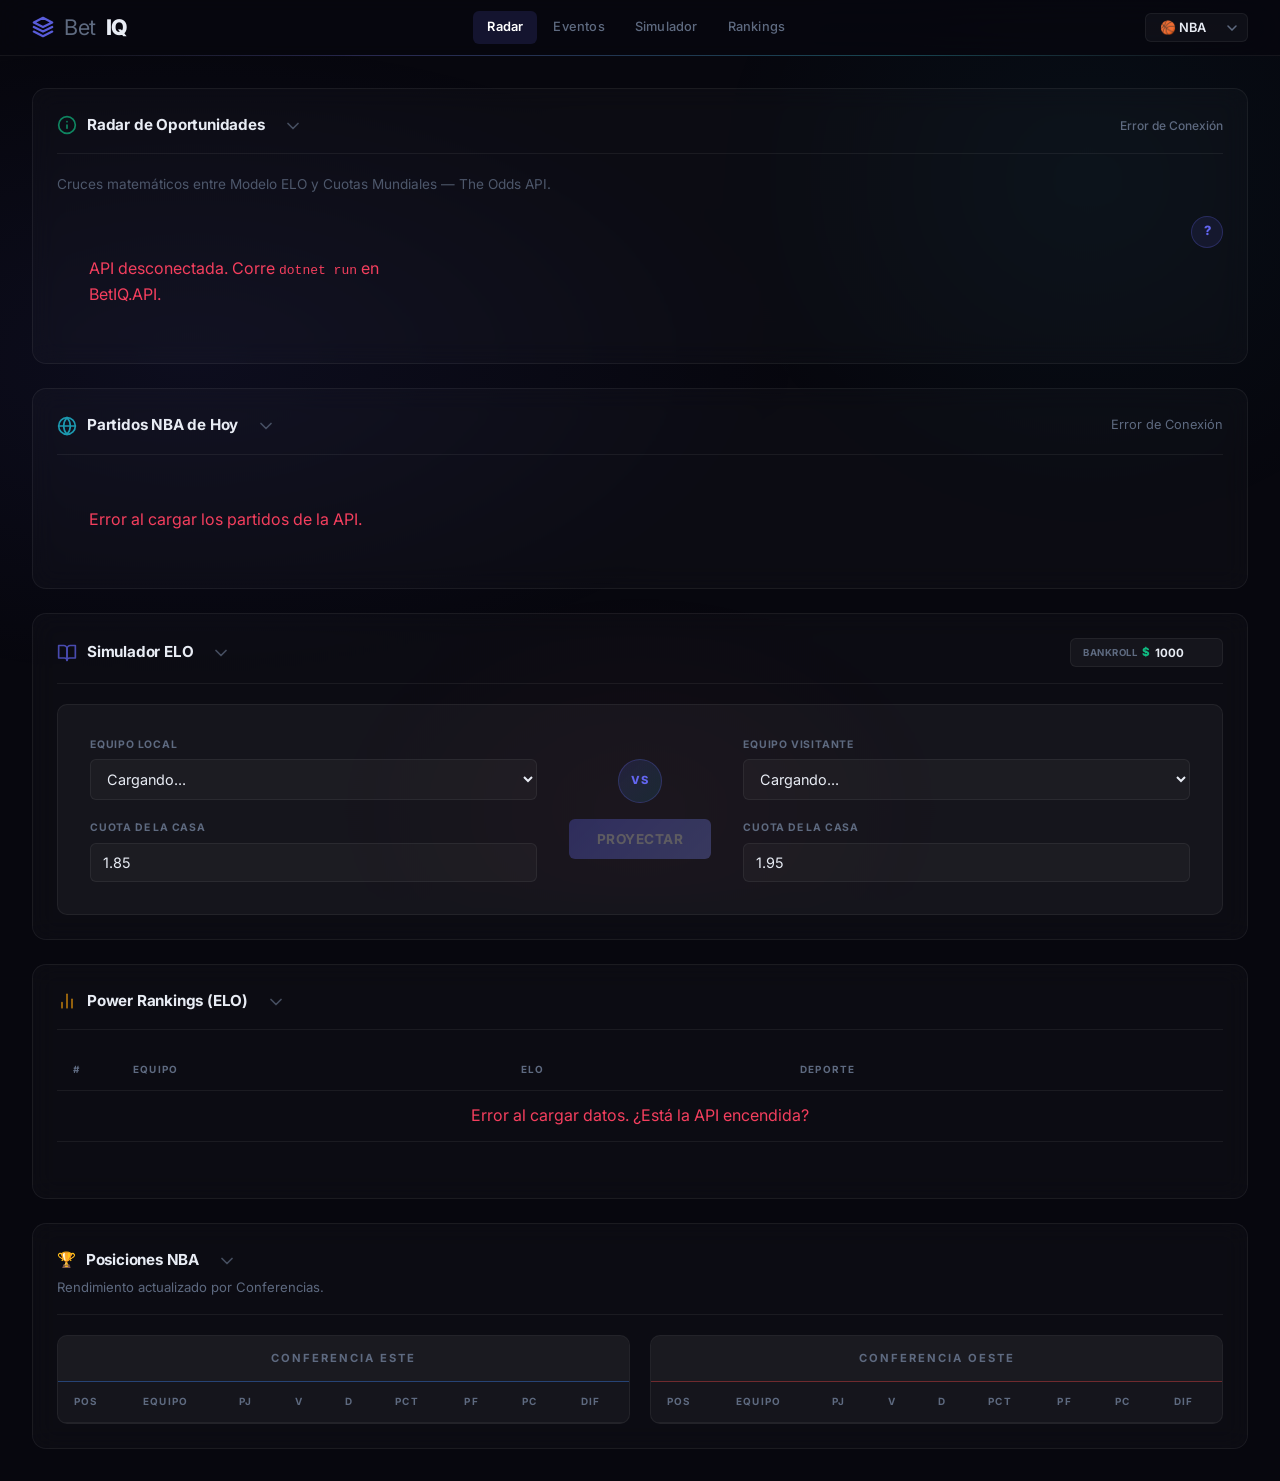
==== commit 4082bf87: "feat(nba): Fase 1 & 2 Completadas - MonteCarlo, Analítica Avanzada, Fatiga y Tracking CLV Automático" ====
--- a/BetIQ.Web/index.html
+++ b/BetIQ.Web/index.html
@@ -4,21 +4,25 @@
     <meta charset="UTF-8">
     <meta name="viewport" content="width=device-width, initial-scale=1.0">
     <title>BetIQ | Inteligencia Deportiva</title>
-    <!-- Incluyendo tipografía de Google -->
-    <link href="https://fonts.googleapis.com/css2?family=Outfit:wght@300;400;600;800&display=swap" rel="stylesheet">
+    <meta name="description" content="BetIQ: Plataforma de análisis predictivo deportivo con modelos ELO, Poisson y Kelly Criterion para NBA, Fútbol y Tenis.">
+    <link rel="preconnect" href="https://fonts.googleapis.com">
+    <link rel="preconnect" href="https://fonts.gstatic.com" crossorigin>
+    <link href="https://fonts.googleapis.com/css2?family=Inter:wght@300;400;500;600;700;800&family=JetBrains+Mono:wght@400;600;700&display=swap" rel="stylesheet">
     <link rel="stylesheet" href="css/styles.css">
 </head>
 <body>
+
+    <!-- ═══ Header ═══ -->
     <header class="app-header">
         <div class="logo">
-            <svg width="24" height="24" viewBox="0 0 24 24" fill="none" stroke="var(--accent-primary)" stroke-width="2.5" stroke-linecap="round" stroke-linejoin="round"><path d="M12 2L2 7l10 5 10-5-10-5zM2 17l10 5 10-5M2 12l10 5 10-5"/></svg>
-            <span style="font-weight: 400; color: var(--text-muted);">Tri</span><span style="font-weight: 800; color: var(--text-main);">BET</span>
+            <svg width="22" height="22" viewBox="0 0 24 24" fill="none" stroke="var(--accent-primary)" stroke-width="2.5" stroke-linecap="round" stroke-linejoin="round"><path d="M12 2L2 7l10 5 10-5-10-5zM2 17l10 5 10-5M2 12l10 5 10-5"/></svg>
+            <span style="font-weight: 400; color: var(--text-muted);">Bet</span><span style="font-weight: 800; color: var(--text-main);">IQ</span>
         </div>
         <nav class="app-nav">
-            <a href="#dashboard" class="active">Dashboard</a>
-            <a href="#nba-matches">Eventos</a>
-            <a href="#value-bets">Radar</a>
-            <a href="#posiciones">Ranking</a>
+            <a href="#value-bets" class="active">Radar</a>
+            <a href="#nbaMatches">Eventos</a>
+            <a href="#calculadora">Simulador</a>
+            <a href="#ranking">Rankings</a>
         </nav>
         <div class="sport-selector">
             <select id="sportContext">
@@ -29,59 +33,59 @@
         </div>
     </header>
 
+    <!-- ═══ Dashboard ═══ -->
     <main class="dashboard-container">
-        <section class="panel">
-            <div class="panel-header">
-                <h2>
-                    Oportunidades del Mercado
-                </h2>
-                <span id="dateOfAnalysis" style="color: var(--text-muted); font-size: 0.8rem; font-weight: 500;">Analizando...</span>
-            </div>
-            
-            <p style="color: var(--text-muted); margin-bottom: 1.5rem; font-size: 0.95rem;">Cruces matemáticos entre Modelo ELO BetIQ y Cuotas Mundiales The Odds API.</p>
-            
-            <!-- Layout 2 columnas: Apuestas (izq) + Glosario (der) -->
+
+        <!-- ━━━ 1. Radar de Oportunidades ━━━ -->
+        <section id="value-bets" class="panel">
+            <div class="panel-header">
+                <h2>
+                    <svg width="20" height="20" viewBox="0 0 24 24" fill="none" stroke="var(--success)" stroke-width="2" stroke-linecap="round" stroke-linejoin="round"><circle cx="12" cy="12" r="10"/><path d="M12 16v-4"/><path d="M12 8h.01"/></svg>
+                    Radar de Oportunidades
+                </h2>
+                <span id="dateOfAnalysis" style="color: var(--text-muted); font-size: 0.75rem; font-weight: 500;">Analizando...</span>
+            </div>
+
+            <p style="color: var(--text-muted); margin-bottom: 1.25rem; font-size: 0.85rem; opacity: 0.8;">Cruces matemáticos entre Modelo ELO y Cuotas Mundiales — The Odds API.</p>
+
             <div class="radar-layout">
-                <!-- Columna izquierda: tarjetas de apuestas -->
+                <!-- Tarjetas de Value Bets -->
                 <div id="valueBetsContainer" class="opportunities-grid">
                     <div class="spinner"></div>
                 </div>
 
-                <!-- Columna derecha: Glosario vertical -->
-                <div class="glosario-panel glosario-sidebar">
-                    <h3 style="margin-bottom: 12px; color: var(--text-main); font-size: 0.85rem; font-weight: 700; text-transform: uppercase; letter-spacing: 0.5px;">
-                        Glosario del Radar
-                    </h3>
-                    <div class="glosario-grid glosario-vertical">
+                <!-- Glosario: ícono ? con hover-reveal -->
+                <div class="glosario-trigger">
+                    <span class="glosario-icon">?</span>
+                    <div class="glosario-flyout">
+                        <h3>Glosario del Radar</h3>
                         <div class="glosario-item">
                             <strong>EV+ (Expected Value)</strong>
-                            <p>Ganancia matemática promedio a largo plazo. Un EV de <code>+1.71</code> significa $171 extra por cada $100 apostados repetidos infinitas veces.</p>
+                            <p>Ganancia matemática promedio a largo plazo. <code>+1.71</code> = $171 extra por cada $100 apostados.</p>
                         </div>
                         <div class="glosario-item">
                             <strong>Criterio de Kelly</strong>
-                            <p>Fórmula de gestión de capital que te indica exactamente qué % de tu <strong>Bankroll</strong> apostar para maximizar crecimiento y evitar la ruina.</p>
+                            <p>Gestión óptima de capital. Indica el % exacto de tu Bankroll para maximizar crecimiento y evitar la ruina.</p>
                         </div>
                         <div class="glosario-item">
                             <strong>Prob. ELO vs Cuota</strong>
-                            <p>La "Prob. ELO" usa inteligencia histórica. La "Cuota" refleja la probabilidad del casino. BetIQ detecta la ineficiencia entre ambas.</p>
+                            <p>ELO usa inteligencia histórica. La Cuota refleja la probabilidad del casino. BetIQ detecta la ineficiencia.</p>
                         </div>
                     </div>
                 </div>
             </div>
         </section>
 
-
-        <!-- Partidos NBA del Día -->
+        <!-- ━━━ 2. Eventos del Día ━━━ -->
         <section id="nbaMatches" class="panel">
             <div class="panel-header">
                 <h2>
-                    <svg width="24" height="24" viewBox="0 0 24 24" fill="none" stroke="currentColor" stroke-width="2" stroke-linecap="round" stroke-linejoin="round" style="color: #ff9f43;"><circle cx="12" cy="12" r="10"/><path d="M12 2a14.5 14.5 0 0 0 0 20"/><path d="M2.05 12h19.9"/><path d="M12 22A14.5 14.5 0 0 0 12 2"/></svg>
+                    <svg width="20" height="20" viewBox="0 0 24 24" fill="none" stroke="var(--accent-secondary)" stroke-width="2" stroke-linecap="round" stroke-linejoin="round"><circle cx="12" cy="12" r="10"/><path d="M12 2a14.5 14.5 0 0 0 0 20"/><path d="M2 12h20"/><path d="M12 22A14.5 14.5 0 0 0 12 2"/></svg>
                     Partidos NBA de Hoy
                 </h2>
                 <div style="display:flex; align-items:center; gap:10px;">
-                    <!-- Selector de Liga ESPN (visible sólo en Fútbol) -->
                     <div id="ligaSelectorWrap" style="display:none;">
-                        <select id="ligaSelector" style="background:rgba(255,255,255,0.06); border:1px solid var(--border-glass); color:var(--text-main); padding:5px 12px; border-radius:20px; font-size:0.85rem; font-weight:600; cursor:pointer; outline:none;">
+                        <select id="ligaSelector" style="background:rgba(255,255,255,0.04); border:1px solid var(--border-subtle); color:var(--text-main); padding:5px 12px; border-radius:6px; font-size:0.8rem; font-weight:600; cursor:pointer; outline:none; font-family:var(--font-family);">
                             <option value="">⚽ Todas las Ligas</option>
                             <option value="Premier League">🏴󠁧󠁢󠁥󠁮󠁧󠁿 Premier League</option>
                             <option value="LaLiga">🇪🇸 LaLiga</option>
@@ -91,7 +95,7 @@
                             <option value="Champions League">⭐ Champions League</option>
                         </select>
                     </div>
-                    <span id="nbaMatchesDate" style="color: var(--text-muted); font-size: 0.9rem;">Cargando...</span>
+                    <span id="nbaMatchesDate" style="color: var(--text-muted); font-size: 0.8rem;">Cargando...</span>
                 </div>
             </div>
             <div id="nbaMatchesContainer" class="matches-grid">
@@ -99,160 +103,138 @@
             </div>
         </section>
 
-
-        <!-- Modulo Calculadora Original -->
+        <!-- ━━━ 3. Simulador ELO ━━━ -->
         <section id="calculadora" class="panel">
             <div class="panel-header">
                 <h2>
-                    Simulador ELO En Vivo
-                </h2>
-                <div style="display: flex; align-items: center; gap: 10px; flex-wrap: wrap;">
-                    <div id="surfaceSelectorWrap" style="display: none; background: #f1f5f9; padding: 4px 12px; border-radius: 6px;">
-                        <span style="font-size: 0.7rem; color: var(--text-muted); font-weight: 700;">SUPERFICIE</span>
-                        <select id="surfaceSelector" style="background: transparent; border: none; color: var(--accent-primary); padding: 0; margin-left: 5px; outline: none; font-weight: 700; font-family: var(--font-family); cursor: pointer; font-size: 0.75rem;">
+                    <svg width="20" height="20" viewBox="0 0 24 24" fill="none" stroke="var(--accent-primary)" stroke-width="2" stroke-linecap="round" stroke-linejoin="round"><path d="M2 3h6a4 4 0 0 1 4 4v14a3 3 0 0 0-3-3H2z"/><path d="M22 3h-6a4 4 0 0 0-4 4v14a3 3 0 0 1 3-3h7z"/></svg>
+                    Simulador ELO
+                </h2>
+                <div style="display: flex; align-items: center; gap: 8px; flex-wrap: wrap;">
+                    <div id="surfaceSelectorWrap" style="display: none; background: rgba(255,255,255,0.04); padding: 4px 12px; border-radius: 6px; border: 1px solid var(--border-subtle);">
+                        <span style="font-size: 0.6rem; color: var(--text-muted); font-weight: 700; letter-spacing: 0.5px;">SUPERFICIE</span>
+                        <select id="surfaceSelector" style="background: transparent; border: none; color: var(--accent-secondary); padding: 0; margin-left: 5px; outline: none; font-weight: 700; font-family: var(--font-family); cursor: pointer; font-size: 0.72rem;">
                             <option value="Arcilla">Arcilla</option>
                             <option value="Dura">Dura</option>
                             <option value="Pasto">Pasto</option>
                         </select>
                     </div>
-                    <div style="display: flex; align-items: center; gap: 5px; background: #f1f5f9; padding: 4px 12px; border-radius: 6px;">
-                        <span style="font-size: 0.7rem; color: var(--text-muted); font-weight: 700;">BANKROLL</span>
-                        <span style="color: var(--success); font-weight: 800; font-size: 0.75rem;">$</span>
-                        <input type="number" id="bankrollInput" value="1000" style="background: transparent; border: none; color: var(--text-main); width: 60px; padding: 0; outline: none; font-weight: 700; font-family: var(--font-family); font-size: 0.75rem;">
+                    <div style="display: flex; align-items: center; gap: 5px; background: rgba(255,255,255,0.04); padding: 4px 12px; border-radius: 6px; border: 1px solid var(--border-subtle);">
+                        <span style="font-size: 0.6rem; color: var(--text-muted); font-weight: 700; letter-spacing: 0.5px;">BANKROLL</span>
+                        <span style="color: var(--success); font-weight: 800; font-size: 0.72rem;">$</span>
+                        <input type="number" id="bankrollInput" value="1000" style="background: transparent; border: none; color: var(--text-main); width: 55px; padding: 0; outline: none; font-weight: 700; font-family: var(--font-family); font-size: 0.72rem;">
                     </div>
                 </div>
             </div>
 
             <div class="calculator-wrap">
-                <!-- Local -->
                 <div class="team-block">
                     <div class="input-group">
-                        <label>EQUIPO LOCAL</label>
+                        <label>Equipo Local</label>
                         <select id="localSelect"><option value="">Cargando...</option></select>
                     </div>
                     <div class="input-group">
-                        <label>CUOTA DE LA CASA</label>
+                        <label>Cuota de la Casa</label>
                         <input type="number" id="localOdds" step="0.01" min="1.01" value="1.85">
                     </div>
                 </div>
 
-                <!-- Centro -->
                 <div style="display: flex; flex-direction: column; align-items: center; gap: 1rem;">
                     <div class="vs-badge">VS</div>
-                    <button id="btnCalculate" class="btn-primary" disabled>PROYECTAR</button>
-                </div>
-
-                <!-- Visita -->
+                    <button id="btnCalculate" class="btn-primary" disabled>Proyectar</button>
+                </div>
+
                 <div class="team-block">
                     <div class="input-group">
-                        <label>EQUIPO VISITANTE</label>
+                        <label>Equipo Visitante</label>
                         <select id="visitorSelect"><option value="">Cargando...</option></select>
                     </div>
                     <div class="input-group">
-                        <label>CUOTA DE LA CASA</label>
+                        <label>Cuota de la Casa</label>
                         <input type="number" id="visitorOdds" step="0.01" min="1.01" value="1.95">
                     </div>
                 </div>
             </div>
 
             <div id="predictionResult" class="result-box hidden">
-                <h3 id="winnerText" style="font-size: 1.5rem; margin-bottom: 1rem;">--</h3>
-                <div id="evAlerts" style="display: flex; justify-content: center; gap: 2rem;"></div>
-            </div>
-        </section>
-
-        <!-- Ranking de Poder -->
+                <h3 id="winnerText" style="font-size: 1.4rem; margin-bottom: 1rem; font-weight: 700;">--</h3>
+                <div id="evAlerts" style="display: flex; justify-content: center; gap: 1.5rem;"></div>
+            </div>
+        </section>
+
+        <!-- ━━━ 4. Power Rankings ━━━ -->
         <section id="ranking" class="panel">
             <div class="panel-header">
                 <h2>
-                    <svg width="24" height="24" viewBox="0 0 24 24" fill="none" stroke="currentColor" stroke-width="2" stroke-linecap="round" stroke-linejoin="round" style="color: var(--accent-secondary);"><line x1="18" y1="20" x2="18" y2="10"/><line x1="12" y1="20" x2="12" y2="4"/><line x1="6" y1="20" x2="6" y2="14"/></svg>
-                    Clasificación de Poder (ELO Ranking)
-                </h2>
-            </div>
-            <div class="table-responsive">
-                <table id="rankingTable">
-                    <thead>
-                        <tr>
-                            <th style="width: 80px;">Rango</th>
-                            <th>Franquicia</th>
-                            <th>Puntuación ELO</th>
-                            <th>Status (1500=Base)</th>
-                        </tr>
-                    </thead>
-                    <tbody id="rankingBody">
-                        <tr>
-                            <td colspan="4" style="text-align: center; padding: 2rem;"><div class="spinner"></div></td>
-                        </tr>
-                    </tbody>
-                </table>
-            </div> <!-- missing close div added -->
+                    <svg width="20" height="20" viewBox="0 0 24 24" fill="none" stroke="var(--warning)" stroke-width="2" stroke-linecap="round" stroke-linejoin="round"><line x1="18" y1="20" x2="18" y2="10"/><line x1="12" y1="20" x2="12" y2="4"/><line x1="6" y1="20" x2="6" y2="14"/></svg>
+                    Power Rankings (ELO)
+                </h2>
+            </div>
+            <table id="rankingTable">
+                <thead>
+                    <tr>
+                        <th style="width: 60px;">#</th>
+                        <th>Equipo</th>
+                        <th>ELO</th>
+                        <th>Deporte</th>
+                    </tr>
+                </thead>
+                <tbody id="rankingBody">
+                    <tr><td colspan="4" style="text-align: center; padding: 2rem;"><div class="spinner"></div></td></tr>
+                </tbody>
+            </table>
             <div id="rankingPagination" class="pagination-controls"></div>
         </section>
 
-        <!-- Sección de Posiciones NBA -->
-            <section id="posiciones" class="panel standings-section">
-                <div class="panel-header" style="flex-direction: column; align-items: flex-start;">
-                    <h2><span class="icon">🏆</span> Tabla de Posiciones Oficiales</h2>
-                    <p style="color:var(--text-muted); margin-top:5px;">Rendimiento actualizado de la temporada regular, dividido por Conferencias.</p>
-                </div>
-                
-                <div class="standings-grid">
-                    <!-- Conferencia Este -->
-                    <div class="conference-panel">
-                        <div class="conference-header east">
-                            <h3>Conferencia Este</h3>
-                        </div>
-                        <div class="table-container fade-in">
-                            <table class="elo-table">
-                                <thead>
-                                    <tr>
-                                        <th>Pos</th>
-                                        <th>Equipo</th>
-                                        <th>PJ</th>
-                                        <th>V</th>
-                                        <th>D</th>
-                                        <th>PCT</th>
-                                        <th class="hide-mobile">PF</th>
-                                        <th class="hide-mobile">PC</th>
-                                        <th>DIF</th>
-                                    </tr>
-                                </thead>
-                                <tbody id="standings-east-body">
-                                    <!-- Datos de conferencia este inyectados por JS -->
-                                </tbody>
-                            </table>
-                        </div>
-                    </div>
-
-                    <!-- Conferencia Oeste -->
-                    <div class="conference-panel">
-                        <div class="conference-header west">
-                            <h3>Conferencia Oeste</h3>
-                        </div>
-                        <div class="table-container fade-in">
-                            <table class="elo-table">
-                                <thead>
-                                    <tr>
-                                        <th>Pos</th>
-                                        <th>Equipo</th>
-                                        <th>PJ</th>
-                                        <th>V</th>
-                                        <th>D</th>
-                                        <th>PCT</th>
-                                        <th class="hide-mobile">PF</th>
-                                        <th class="hide-mobile">PC</th>
-                                        <th>DIF</th>
-                                    </tr>
-                                </thead>
-                                <tbody id="standings-west-body">
-                                    <!-- Datos de conferencia oeste inyectados por JS -->
-                                </tbody>
-                            </table>
-                        </div>
-                    </div>
-                </div>
-            </section>
-        </main>
+        <!-- ━━━ 5. Tabla de Posiciones ━━━ -->
+        <section id="posiciones" class="panel standings-section">
+            <div class="panel-header" style="flex-direction: column; align-items: flex-start;">
+                <h2>
+                    <svg width="20" height="20" viewBox="0 0 24 24" fill="none" stroke="var(--accent-secondary)" stroke-width="2" stroke-linecap="round" stroke-linejoin="round"><path d="M8 21h8"/><path d="M12 17V3"/><path d="m17 8-5-5-5 5"/></svg>
+                    Tabla de Posiciones
+                </h2>
+                <p style="color:var(--text-muted); margin-top:5px; font-size: 0.82rem;">Rendimiento actualizado por Conferencias.</p>
+            </div>
+
+            <div class="standings-grid">
+                <!-- Conferencia Este -->
+                <div class="conference-panel">
+                    <div class="conference-header east">
+                        <h3>Conferencia Este</h3>
+                    </div>
+                    <div class="table-container fade-in">
+                        <table class="elo-table">
+                            <thead>
+                                <tr>
+                                    <th>Pos</th><th>Equipo</th><th>PJ</th><th>V</th><th>D</th><th>PCT</th>
+                                    <th class="hide-mobile">PF</th><th class="hide-mobile">PC</th><th>DIF</th>
+                                </tr>
+                            </thead>
+                            <tbody id="standings-east-body"></tbody>
+                        </table>
+                    </div>
+                </div>
+                <!-- Conferencia Oeste -->
+                <div class="conference-panel">
+                    <div class="conference-header west">
+                        <h3>Conferencia Oeste</h3>
+                    </div>
+                    <div class="table-container fade-in">
+                        <table class="elo-table">
+                            <thead>
+                                <tr>
+                                    <th>Pos</th><th>Equipo</th><th>PJ</th><th>V</th><th>D</th><th>PCT</th>
+                                    <th class="hide-mobile">PF</th><th class="hide-mobile">PC</th><th>DIF</th>
+                                </tr>
+                            </thead>
+                            <tbody id="standings-west-body"></tbody>
+                        </table>
+                    </div>
+                </div>
+            </div>
+        </section>
+
+    </main>
 
     <script src="js/app.js"></script>
 </body>
--- a/BetIQ.Web/css/styles.css
+++ b/BetIQ.Web/css/styles.css
@@ -1,132 +1,221 @@
+/* ================================================================
+   BetIQ — Dark Intelligence Design System v3
+   Premium Analytics Dashboard
+   ================================================================ */
+
+/* ── 1. Design Tokens ── */
 :root {
-    /* BetIQ Minimalist - Light Mode System */
-    --bg-app: #f8fafc; 
-    --bg-panel: #ffffff;
-    --surface: #ffffff;
-    --border-subtle: #e2e8f0;
-    --text-main: #0f172a;
-    --text-muted: #64748b;
-    
-    /* Acentos */
-    --accent-primary: #4f46e5; 
-    --accent-secondary: #0ea5e9; 
-    
-    /* Estados */
-    --success: #059669; 
-    --success-soft: #ecfdf5;
-    --danger: #dc2626; 
-    --danger-soft: #fef2f2;
-    --warning: #d97706; 
-    --warning-soft: #fffbe6;
-
-    --font-family: 'Outfit', 'Inter', system-ui, -apple-system, sans-serif;
-    --shadow-sm: 0 1px 2px 0 rgb(0 0 0 / 0.05);
-    --shadow-md: 0 4px 6px -1px rgb(0 0 0 / 0.1), 0 2px 4px -2px rgb(0 0 0 / 0.1);
-}
-
-* {
+    /* Surfaces */
+    --bg-void: #07070e;
+    --bg-app: #0a0a14;
+    --bg-panel: rgba(255,255,255,0.025);
+    --surface: rgba(255,255,255,0.04);
+    --surface-hover: rgba(255,255,255,0.07);
+
+    /* Borders */
+    --border-subtle: rgba(255,255,255,0.06);
+    --border-active: rgba(99,102,241,0.4);
+
+    /* Text */
+    --text-main: #e8ecf4;
+    --text-muted: #5e6a80;
+
+    /* Accents */
+    --accent-primary: #6366f1;
+    --accent-secondary: #22d3ee;
+    --accent-glow: rgba(99,102,241,0.15);
+
+    /* Semantic */
+    --success: #10b981;
+    --success-soft: rgba(16,185,129,0.12);
+    --danger: #f43f5e;
+    --danger-soft: rgba(244,63,94,0.12);
+    --warning: #f59e0b;
+    --warning-soft: rgba(245,158,11,0.12);
+
+    /* Typography */
+    --font-family: 'Inter', system-ui, -apple-system, sans-serif;
+    --font-mono: 'JetBrains Mono', 'SF Mono', 'Cascadia Code', monospace;
+
+    /* Elevation */
+    --shadow-sm: 0 1px 3px rgba(0,0,0,0.4);
+    --shadow-md: 0 4px 16px rgba(0,0,0,0.5);
+    --shadow-glow: 0 0 30px rgba(99,102,241,0.08);
+
+    /* Radius */
+    --radius-sm: 6px;
+    --radius-md: 10px;
+    --radius-lg: 14px;
+    --radius-xl: 20px;
+}
+
+/* ── 2. Reset & Base ── */
+*, *::before, *::after {
     margin: 0;
     padding: 0;
     box-sizing: border-box;
 }
 
+html {
+    scroll-behavior: smooth;
+}
+
 body {
     font-family: var(--font-family);
-    background-color: var(--bg-app);
+    background: var(--bg-void);
     color: var(--text-main);
     min-height: 100vh;
-    display: flex;
-    flex-direction: column;
     -webkit-font-smoothing: antialiased;
-}
-
-/* Scrollbar Modernizada */
-::-webkit-scrollbar { width: 6px; }
-::-webkit-scrollbar-track { background: var(--bg-app); }
-::-webkit-scrollbar-thumb { background: #cbd5e1; border-radius: 10px; }
-::-webkit-scrollbar-thumb:hover { background: #94a3b8; }
-
-/* Header Minimalista */
+    -moz-osx-font-smoothing: grayscale;
+    line-height: 1.6;
+    position: relative;
+}
+
+/* Atmospheric mesh gradient */
+body::before {
+    content: '';
+    position: fixed;
+    inset: 0;
+    background:
+        radial-gradient(ellipse 80% 60% at 15% 40%, rgba(99,102,241,0.07) 0%, transparent 60%),
+        radial-gradient(ellipse 60% 80% at 85% 20%, rgba(34,211,238,0.04) 0%, transparent 50%),
+        radial-gradient(ellipse 50% 50% at 50% 90%, rgba(244,63,94,0.03) 0%, transparent 50%);
+    pointer-events: none;
+    z-index: 0;
+}
+
+body > * { position: relative; z-index: 1; }
+
+::selection {
+    background: rgba(99,102,241,0.3);
+    color: #fff;
+}
+
+/* ── 3. Scrollbar ── */
+::-webkit-scrollbar { width: 5px; }
+::-webkit-scrollbar-track { background: transparent; }
+::-webkit-scrollbar-thumb { background: rgba(255,255,255,0.08); border-radius: 10px; }
+::-webkit-scrollbar-thumb:hover { background: rgba(255,255,255,0.15); }
+
+/* ── 4. Header ── */
 .app-header {
-    background: #ffffff;
-    border-bottom: 1px solid var(--border-subtle);
-    padding: 0.75rem 2rem;
-    display: flex;
-    justify-content: space-between;
-    align-items: center;
     position: sticky;
     top: 0;
     z-index: 100;
+    display: flex;
+    justify-content: space-between;
+    align-items: center;
+    padding: 0 2rem;
+    height: 56px;
+    background: rgba(7,7,14,0.8);
+    backdrop-filter: blur(20px) saturate(1.4);
+    -webkit-backdrop-filter: blur(20px) saturate(1.4);
+    border-bottom: 1px solid var(--border-subtle);
+}
+
+/* Animated gradient border under header */
+.app-header::after {
+    content: '';
+    position: absolute;
+    bottom: -1px;
+    left: 0;
+    right: 0;
+    height: 1px;
+    background: linear-gradient(90deg, transparent 5%, var(--accent-primary) 30%, var(--accent-secondary) 70%, transparent 95%);
+    opacity: 0.25;
 }
 
 .logo {
-    font-size: 1.5rem;
+    font-size: 1.35rem;
     font-weight: 800;
     letter-spacing: -0.5px;
-    color: var(--text-main);
-    display: flex;
-    align-items: center;
-    gap: 8px;
-}
+    display: flex;
+    align-items: center;
+    gap: 10px;
+    color: var(--text-main);
+}
+
+.logo svg { opacity: 0.9; }
+
+.app-nav { display: flex; gap: 2px; }
 
 .app-nav a {
     color: var(--text-muted);
     text-decoration: none;
     font-weight: 500;
-    margin-left: 1rem;
+    font-size: 0.8rem;
+    padding: 6px 14px;
+    border-radius: var(--radius-sm);
     transition: all 0.2s ease;
-    font-size: 0.875rem;
-    padding: 0.4rem 0.75rem;
-    border-radius: 6px;
+    letter-spacing: 0.2px;
 }
 
 .app-nav a:hover {
     color: var(--text-main);
-    background: #f1f5f9;
+    background: rgba(255,255,255,0.05);
 }
 
 .app-nav a.active {
-    color: var(--accent-primary);
-    background: #eef2ff;
+    color: #fff;
+    background: rgba(99,102,241,0.15);
     font-weight: 600;
 }
 
-/* Sport Selector */
+/* Sport Selector Chip */
+.sport-selector { display: flex; align-items: center; }
+
 #sportContext {
-    background: #ffffff;
+    background: rgba(255,255,255,0.04);
     border: 1px solid var(--border-subtle);
     color: var(--text-main);
-    padding: 0.4rem 0.8rem;
-    border-radius: 8px;
-    font-size: 0.875rem;
-    font-weight: 500;
+    padding: 6px 14px;
+    border-radius: var(--radius-sm);
+    font-size: 0.8rem;
+    font-weight: 600;
+    font-family: var(--font-family);
     cursor: pointer;
     outline: none;
     transition: all 0.2s;
-}
-
-#sportContext:hover {
-    border-color: var(--accent-primary);
-    background: #f8fafc;
-}
-
-/* Layout Principal */
+    appearance: none;
+    -webkit-appearance: none;
+    background-image: url("data:image/svg+xml,%3Csvg width='10' height='6' viewBox='0 0 10 6' fill='none' xmlns='http://www.w3.org/2000/svg'%3E%3Cpath d='M1 1L5 5L9 1' stroke='%235e6a80' stroke-width='1.5' stroke-linecap='round'/%3E%3C/svg%3E");
+    background-repeat: no-repeat;
+    background-position: right 10px center;
+    padding-right: 28px;
+}
+
+#sportContext:hover { border-color: rgba(255,255,255,0.12); }
+#sportContext:focus { border-color: var(--accent-primary); box-shadow: 0 0 0 3px var(--accent-glow); }
+
+#sportContext option {
+    background: #13131f;
+    color: var(--text-main);
+}
+
+/* ── 5. Layout ── */
 .dashboard-container {
     padding: 2rem;
-    max-width: 1280px;
+    max-width: 1360px;
     margin: 0 auto;
-    display: grid;
-    grid-template-columns: 1fr;
-    gap: 2rem;
-}
-
-/* Paneles Minimalistas */
+    display: flex;
+    flex-direction: column;
+    gap: 1.5rem;
+}
+
+/* ── 6. Panels ── */
 .panel {
     background: var(--bg-panel);
     border: 1px solid var(--border-subtle);
-    border-radius: 12px;
+    border-radius: var(--radius-lg);
     padding: 1.5rem;
-    box-shadow: var(--shadow-sm);
+    backdrop-filter: blur(12px);
+    -webkit-backdrop-filter: blur(12px);
+    transition: border-color 0.3s ease, box-shadow 0.3s ease;
+}
+
+.panel:hover {
+    border-color: rgba(255,255,255,0.08);
+    box-shadow: var(--shadow-glow);
 }
 
 .panel-header {
@@ -134,569 +223,626 @@
     justify-content: space-between;
     align-items: center;
     margin-bottom: 1.25rem;
-    padding-bottom: 0.75rem;
-    border-bottom: 1px solid #f1f5f9;
-}
-
-h2 {
-    font-size: 1.125rem;
-    font-weight: 600;
-    color: var(--text-main);
-    display: flex;
-    align-items: center;
-    gap: 10px;
-}
-
-
-/* Sección Oportunidades (Value Bets) */
-.opportunities-grid {
-    display: grid;
-    grid-template-columns: repeat(auto-fit, minmax(280px, 1fr));
-    gap: 1.25rem;
-    margin-top: 1rem;
-}
-
-.vb-card {
-    background: #ffffff;
-    border: 1px solid var(--border-subtle);
-    border-radius: 12px;
-    padding: 1.25rem;
-    transition: all 0.2s ease;
-    box-shadow: var(--shadow-sm);
-}
-
-.vb-card:hover {
-    transform: translateY(-2px);
-    box-shadow: var(--shadow-md);
-    border-color: var(--accent-primary);
-}
-
-.vb-card.high-value {
-    border-left: 4px solid var(--success);
-}
-
-.vb-teams {
-    font-size: 0.95rem;
-    font-weight: 600;
-    margin-bottom: 0.75rem;
-    color: var(--text-main);
-}
-
-.vb-metrics {
-    display: flex;
-    gap: 12px;
-    margin-top: 1rem;
-    background: #f8fafc;
-    padding: 12px;
-    border-radius: 8px;
-}
-
-.metric-box {
-    flex: 1;
-    display: flex;
-    flex-direction: column;
-}
-
-.metric-label { 
-    font-size: 0.7rem; 
-    color: var(--text-muted); 
-    text-transform: uppercase; 
-    font-weight: 700;
-    letter-spacing: 0.5px;
-    margin-bottom: 2px;
-}
-
-.metric-value { 
-    font-size: 1.1rem; 
-    font-weight: 700; 
-    color: var(--text-main); 
-}
-
-.metric-value.positive { 
-    color: var(--success); 
-}
-
-/* Partidos */
-.matches-grid {
-    display: grid;
-    grid-template-columns: repeat(auto-fit, minmax(260px, 1fr));
-    gap: 1.25rem;
-}
-
-.match-card {
-    background: #ffffff;
-    border: 1px solid var(--border-subtle);
-    border-radius: 12px;
-    padding: 1.25rem;
-    transition: all 0.2s ease;
-}
-
-.match-card:hover {
-    border-color: var(--accent-secondary);
-    box-shadow: var(--shadow-sm);
-}
-
-.match-header {
-    display: flex;
-    justify-content: space-between;
-    align-items: center;
-    margin-bottom: 1rem;
-    font-size: 0.75rem;
-    border-bottom: none;
-    padding-bottom: 0;
-}
-
-.match-status {
-    padding: 2px 8px;
-    border-radius: 12px;
-    background: #f1f5f9;
-    color: var(--text-muted);
-    font-weight: 600;
-}
-
-.match-status.live {
-    background: #fef2f2;
-    color: var(--danger);
-}
-
-.match-team {
-    display: flex;
-    justify-content: space-between;
-    align-items: center;
-    margin-bottom: 0.5rem;
-    font-size: 0.9rem;
-    font-weight: 500;
-}
-
-.match-score {
-    font-size: 1rem;
-    font-weight: 700;
-    color: var(--text-main);
-}
-
-.match-odds {
-    margin-top: 1rem;
-    padding-top: 0.75rem;
-    border-top: 1px solid #f1f5f9;
-    display: flex;
-    justify-content: space-between;
-    font-size: 0.8rem;
-    color: var(--text-muted);
-}
-/* Glosario Panel */
-.glosario-panel {
-    margin-top: 2rem;
-    padding: 1.5rem;
-    background: rgba(0,0,0,0.2);
-    border: 1px dashed var(--border-glass);
-    border-radius: 12px;
-}
-
-.glosario-grid {
-    display: grid;
-    grid-template-columns: repeat(auto-fit, minmax(250px, 1fr));
-    gap: 1.5rem;
-    margin-top: 1rem;
-}
-
-.glosario-item {
-    font-size: 0.85rem;
-    color: var(--text-muted);
-}
-
-.glosario-item strong {
-    display: block;
-    color: var(--text-main);
-    margin-bottom: 0.4rem;
-    font-size: 0.95rem;
-}
-
-.glosario-item code {
-    background: rgba(255,255,255,0.1);
-    padding: 2px 4px;
-    border-radius: 4px;
-    color: var(--success);
-}
-
-/* Calculadora */
-.calculator-wrap {
-    display: grid;
-    grid-template-columns: 1fr auto 1fr;
-    gap: 2rem;
-    align-items: center;
-    background: #f8fafc;
-    padding: 2rem;
-    border-radius: 12px;
-    border: 1px solid var(--border-subtle);
-}
-
-.team-block {
-    display: flex;
-    flex-direction: column;
-    gap: 1.25rem;
-}
-
-.input-group label {
-    font-size: 0.75rem;
-    color: var(--text-muted);
-    font-weight: 700;
-    text-transform: uppercase;
-    margin-bottom: 0.5rem;
-    display: block;
-}
-
-select, input[type="number"] {
-    background: #ffffff;
-    border: 1px solid var(--border-subtle);
-    color: var(--text-main);
-    padding: 0.6rem 0.75rem;
-    border-radius: 8px;
-    font-family: var(--font-family);
-    font-size: 0.95rem;
-    outline: none;
-    transition: all 0.2s;
-    width: 100%;
-}
-
-select:focus, input[type="number"]:focus {
-    border-color: var(--accent-primary);
-    box-shadow: 0 0 0 3px #eef2ff;
-}
-
-.vs-badge {
-    height: 40px;
-    width: 40px;
-    border-radius: 50%;
-    background: #ffffff;
-    border: 1px solid var(--border-subtle);
-    display: flex;
-    align-items: center;
-    justify-content: center;
-    font-weight: 700;
-    color: var(--text-muted);
-    font-size: 0.75rem;
-}
-
-.btn-primary {
-    background: var(--accent-primary);
-    color: white;
-    border: none;
-    padding: 0.75rem 1.5rem;
-    border-radius: 8px;
-    font-weight: 600;
-    cursor: pointer;
-    font-family: var(--font-family);
-    font-size: 0.95rem;
-    transition: all 0.2s;
-}
-
-.btn-primary:hover:not(:disabled) {
-    background: #4338ca;
-    transform: translateY(-1px);
-}
-
-.result-box {
-    margin-top: 1.5rem;
-    padding: 1.5rem;
-    border-radius: 12px;
-    background: #f8fafc;
-    border: 1px solid var(--border-subtle);
-    text-align: center;
-}
-
-.result-box.active {
-    background: #ffffff;
-    border-color: var(--accent-primary);
-}
-
-/* Tablas */
-table {
-    width: 100%;
-    border-collapse: collapse;
-}
-
-th, td {
-    padding: 1rem;
-    text-align: left;
-    border-bottom: 1px solid #f1f5f9;
-}
-
-th {
-    color: var(--text-muted);
-    font-weight: 700;
-    font-size: 0.7rem;
-    text-transform: uppercase;
-    letter-spacing: 1px;
-}
-
-tbody tr:hover {
-    background: #f8fafc;
-}
-
-.rank-badge {
-    background: #f1f5f9;
-    padding: 2px 8px;
-    border-radius: 4px;
-    font-weight: 700;
-    font-size: 0.75rem;
-}
-.rank-top {
-    background: linear-gradient(135deg, #f1c40f, #e67e22);
-    color: #fff;
-}
-
-/* Utilidades y UI Modifiers */
-/* Colapsables */
-.panel-header, .section-header {
+    padding-bottom: 1rem;
+    border-bottom: 1px solid var(--border-subtle);
     cursor: pointer;
     user-select: none;
-    transition: opacity 0.3s;
-}
-.panel-header:hover, .section-header:hover { opacity: 0.8; }
-.toggle-icon {
-    display: inline-block;
-    transition: transform 0.3s cubic-bezier(0.4, 0, 0.2, 1);
-    color: var(--text-muted);
-}
-.collapsed .toggle-icon {
-    transform: rotate(-180deg);
-}
-.panel.collapsed > :not(.panel-header), 
-.standings-section.collapsed > :not(.section-header) {
-    display: none !important;
-}
-
-/* Paginación Ranking */
-.pagination-controls {
-    display: flex;
-    justify-content: center;
-    align-items: center;
-    gap: 15px;
-    margin-top: 20px;
-    padding-bottom: 10px;
-}
-.btn-page {
-    background: rgba(255, 255, 255, 0.05);
-    border: 1px solid var(--border-glass);
-    color: var(--text-main);
-    padding: 8px 15px;
-    border-radius: 8px;
-    cursor: pointer;
-    transition: all 0.3s ease;
-    font-weight: 600;
-    font-size: 0.9rem;
-}
-.btn-page:hover:not(:disabled) {
-    background: var(--accent-primary);
-    border-color: var(--accent-primary);
-    box-shadow: 0 0 10px var(--accent-glow);
-}
-.btn-page:disabled {
-    opacity: 0.3;
-    cursor: not-allowed;
-}
-.page-info {
-    font-size: 0.9rem;
-    color: var(--text-muted);
-    font-weight: 600;
-}
-
-.spinner {
-    width: 24px;
-    height: 24px;
-    border: 3px solid rgba(255,255,255,0.1);
-    border-top-color: var(--accent-primary);
-    border-radius: 50%;
-    animation: spin 1s infinite linear;
-    margin: 0 auto;
-}
-@keyframes spin { 100% { transform: rotate(360deg); } }
-
-/* ==========================================================================
-   Sección Tablas de Posiciones y Conferencias
-   ========================================================================== */
-/* Secciones de Conferencias */
-.standings-grid {
-    display: grid;
-    grid-template-columns: repeat(auto-fit, minmax(400px, 1fr));
-    gap: 1.5rem;
-    margin-top: 1rem;
-}
-
-.conference-panel {
-    background: #ffffff;
-    border: 1px solid var(--border-subtle);
-    border-radius: 12px;
-    overflow: hidden;
-    box-shadow: var(--shadow-sm);
-}
-
-.conference-header {
-    padding: 1rem;
-    text-align: center;
-    border-bottom: 2px solid #f1f5f9;
-    background: #f8fafc;
-}
-
-.conference-header h3 {
-    font-size: 0.85rem;
-    font-weight: 700;
-    text-transform: uppercase;
-    letter-spacing: 1.5px;
-    color: var(--text-muted);
-}
-
-.conference-header.east { border-bottom-color: #3b82f6; }
-.conference-header.west { border-bottom-color: #ef4444; }
-
-.elo-table {
-    font-size: 0.85rem;
-}
-
-.elo-table td {
-    padding: 0.75rem 1rem;
-}
-
-/* Zonas de Clasificación */
-.standings-section tbody tr:nth-child(-n+6) {
-    border-left: 3px solid var(--success);
-}
-
-.standings-section tbody tr:nth-child(n+7):nth-child(-n+10) {
-    border-left: 3px solid var(--warning);
-}
-
-/* Filas de la tabla de posiciones */
-.standings-section tbody tr:nth-child(1),
-.standings-section tbody tr:nth-child(2),
-.standings-section tbody tr:nth-child(3),
-.standings-section tbody tr:nth-child(4),
-.standings-section tbody tr:nth-child(5),
-.standings-section tbody tr:nth-child(6) {
-    border-left: 3px solid var(--success); /* Zona de Playoffs (1-6) */
-}
-
-.standings-section tbody tr:nth-child(7),
-.standings-section tbody tr:nth-child(8),
-.standings-section tbody tr:nth-child(9),
-.standings-section tbody tr:nth-child(10) {
-    border-left: 3px solid var(--warning); /* Zona de Play-In (7-10) */
-}
-
-/* ==========================================================================
-   Responsive
-   ========================================================================== */
-@media (max-width: 900px) {
-    .calculator-wrap {
-        grid-template-columns: 1fr;
-    }
-
-    .standings-grid {
-        grid-template-columns: 1fr;
-    }
-    
-    .hide-mobile {
-        display: none;
-    }
-
-    .val-header {
-        margin: 0 auto;
-        transform: rotate(90deg);
-    }
-
-    /* En móvil, el glosario va abajo */
-    .radar-layout {
-        flex-direction: column !important;
-    }
-    .glosario-sidebar {
-        width: 100% !important;
-        border-left: none !important;
-        border-top: 1px solid var(--border-glass);
-        padding-top: 1.5rem;
-        margin-top: 1.5rem;
-    }
-}
-
-/* ============================================================
-   Radar Layout: 2 columnas (apuestas + glosario sidebar)
-   ============================================================ */
+    transition: opacity 0.2s;
+}
+
+.panel-header:hover { opacity: 0.85; }
+
+h2 {
+    font-size: 0.95rem;
+    font-weight: 700;
+    color: var(--text-main);
+    display: flex;
+    align-items: center;
+    gap: 10px;
+    letter-spacing: -0.2px;
+}
+
+h2 svg { opacity: 0.7; }
+
+/* ── 7. Value Bet Cards ── */
 .radar-layout {
     display: flex;
     gap: 1.5rem;
     align-items: flex-start;
 }
 
-/* Apuestas ocupa TODO el espacio restante - 3 columnas uniformes */
 .radar-layout .opportunities-grid {
     flex: 1 1 0;
     min-width: 0;
     display: grid;
     grid-template-columns: repeat(3, 1fr);
-    gap: 1.5rem;
+    gap: 1rem;
     align-content: start;
 }
 
-/* Glosario sidebar fijo a la derecha - más angosto */
-/* Glosario Sidebar */
-.glosario-sidebar {
-    flex: 0 0 240px;
-    background: #ffffff;
+.opportunities-grid {
+    display: grid;
+    grid-template-columns: repeat(auto-fit, minmax(280px, 1fr));
+    gap: 1rem;
+    margin-top: 0.5rem;
+}
+
+.vb-card {
+    background: var(--surface);
     border: 1px solid var(--border-subtle);
-    border-radius: 12px;
+    border-radius: var(--radius-md);
     padding: 1.25rem;
+    transition: all 0.25s ease;
+}
+
+.vb-card:hover {
+    transform: translateY(-2px);
+    border-color: rgba(99,102,241,0.2);
+    box-shadow: 0 8px 24px rgba(0,0,0,0.3), 0 0 20px rgba(99,102,241,0.06);
+}
+
+.vb-card.high-value {
+    border-left: 3px solid var(--success);
+    box-shadow: inset 4px 0 12px -4px rgba(16,185,129,0.1);
+}
+
+.vb-card.high-value:hover {
+    box-shadow: 0 8px 24px rgba(0,0,0,0.3), 0 0 20px rgba(16,185,129,0.08);
+}
+
+.vb-teams {
+    font-size: 0.9rem;
+    font-weight: 600;
+    margin-bottom: 0.5rem;
+}
+
+.vb-metrics {
+    display: flex;
+    gap: 10px;
+    margin-top: 0.75rem;
+    background: rgba(255,255,255,0.02);
+    padding: 10px 12px;
+    border-radius: var(--radius-sm);
+    border: 1px solid rgba(255,255,255,0.03);
+}
+
+.metric-box {
+    flex: 1;
+    display: flex;
+    flex-direction: column;
+}
+
+.metric-label {
+    font-size: 0.6rem;
+    color: var(--text-muted);
+    text-transform: uppercase;
+    font-weight: 700;
+    letter-spacing: 0.8px;
+    margin-bottom: 3px;
+}
+
+.metric-value {
+    font-size: 1.05rem;
+    font-weight: 700;
+    color: var(--text-main);
+    font-family: var(--font-mono);
+    letter-spacing: -0.5px;
+}
+
+.metric-value.positive { color: var(--success); }
+
+/* ── 8. Match Cards ── */
+.matches-grid {
+    display: grid;
+    grid-template-columns: repeat(auto-fit, minmax(260px, 1fr));
+    gap: 1rem;
+}
+
+.match-card {
+    background: var(--surface);
+    border: 1px solid var(--border-subtle);
+    border-radius: var(--radius-md);
+    padding: 1.15rem;
+    transition: all 0.2s ease;
+}
+
+.match-card:hover {
+    border-color: rgba(34,211,238,0.2);
+    box-shadow: 0 4px 16px rgba(0,0,0,0.25);
+}
+
+.match-header {
+    display: flex;
+    justify-content: space-between;
+    align-items: center;
+    margin-bottom: 0.75rem;
+    font-size: 0.72rem;
+}
+
+.match-status {
+    padding: 3px 10px;
+    border-radius: 20px;
+    background: rgba(255,255,255,0.05);
+    color: var(--text-muted);
+    font-weight: 600;
+    font-size: 0.68rem;
+    letter-spacing: 0.3px;
+    text-transform: uppercase;
+}
+
+.match-status.live {
+    background: var(--danger-soft);
+    color: var(--danger);
+    animation: pulse-badge 2s infinite;
+}
+
+.match-team {
+    display: flex;
+    justify-content: space-between;
+    align-items: center;
+    margin-bottom: 0.4rem;
+    font-size: 0.88rem;
+    font-weight: 500;
+    padding: 4px 0;
+}
+
+.match-score {
+    font-size: 1.05rem;
+    font-weight: 800;
+    font-family: var(--font-mono);
+    letter-spacing: -0.5px;
+}
+
+.match-odds {
+    margin-top: 0.75rem;
+    padding-top: 0.65rem;
+    border-top: 1px solid var(--border-subtle);
+    display: flex;
+    justify-content: space-between;
+    font-size: 0.78rem;
+    color: var(--text-muted);
+}
+
+.match-odds strong {
+    font-family: var(--font-mono);
+}
+
+/* ── 9. Calculator / Simulator ── */
+.calculator-wrap {
+    display: grid;
+    grid-template-columns: 1fr auto 1fr;
+    gap: 2rem;
+    align-items: center;
+    background: var(--surface);
+    padding: 2rem;
+    border-radius: var(--radius-md);
+    border: 1px solid var(--border-subtle);
+}
+
+.team-block {
+    display: flex;
+    flex-direction: column;
+    gap: 1.25rem;
+}
+
+.input-group label {
+    font-size: 0.65rem;
+    color: var(--text-muted);
+    font-weight: 700;
+    text-transform: uppercase;
+    letter-spacing: 0.8px;
+    margin-bottom: 6px;
+    display: block;
+}
+
+select, input[type="number"] {
+    background: rgba(255,255,255,0.03);
+    border: 1px solid var(--border-subtle);
+    color: var(--text-main);
+    padding: 10px 12px;
+    border-radius: var(--radius-sm);
+    font-family: var(--font-family);
+    font-size: 0.9rem;
+    outline: none;
+    transition: all 0.2s;
+    width: 100%;
+}
+
+select:focus, input[type="number"]:focus {
+    border-color: var(--accent-primary);
+    box-shadow: 0 0 0 3px var(--accent-glow);
+    background: rgba(99,102,241,0.04);
+}
+
+select option {
+    background: #13131f;
+    color: var(--text-main);
+}
+
+.vs-badge {
+    height: 44px;
+    width: 44px;
+    border-radius: 50%;
+    background: linear-gradient(135deg, rgba(99,102,241,0.15), rgba(34,211,238,0.1));
+    border: 1px solid rgba(99,102,241,0.25);
+    display: flex;
+    align-items: center;
+    justify-content: center;
+    font-weight: 800;
+    color: var(--accent-primary);
+    font-size: 0.7rem;
+    letter-spacing: 1px;
+}
+
+.btn-primary {
+    background: linear-gradient(135deg, #6366f1, #818cf8);
+    color: white;
+    border: none;
+    padding: 12px 28px;
+    border-radius: var(--radius-sm);
+    font-weight: 700;
+    cursor: pointer;
+    font-family: var(--font-family);
+    font-size: 0.85rem;
+    letter-spacing: 0.5px;
+    transition: all 0.25s ease;
+    box-shadow: 0 0 20px rgba(99,102,241,0.2);
+    text-transform: uppercase;
+}
+
+.btn-primary:hover:not(:disabled) {
+    box-shadow: 0 0 35px rgba(99,102,241,0.35);
+    transform: translateY(-1px);
+}
+
+.btn-primary:disabled {
+    opacity: 0.3;
+    cursor: not-allowed;
+    box-shadow: none;
+}
+
+.result-box {
+    margin-top: 1.5rem;
+    padding: 1.5rem;
+    border-radius: var(--radius-md);
+    background: var(--surface);
+    border: 1px solid var(--border-subtle);
+    text-align: center;
+}
+
+.result-box.active {
+    border-color: var(--accent-primary);
+    box-shadow: 0 0 24px rgba(99,102,241,0.1);
+}
+
+.result-box.hidden { display: none; }
+
+/* ── 10. Tables ── */
+table {
+    width: 100%;
+    border-collapse: collapse;
+}
+
+th, td {
+    padding: 0.75rem 1rem;
+    text-align: left;
+    border-bottom: 1px solid var(--border-subtle);
+}
+
+th {
+    color: var(--text-muted);
+    font-weight: 700;
+    font-size: 0.62rem;
+    text-transform: uppercase;
+    letter-spacing: 1.2px;
+}
+
+tbody tr {
+    transition: background 0.15s;
+}
+
+tbody tr:hover {
+    background: rgba(255,255,255,0.02);
+}
+
+.rank-badge {
+    background: rgba(255,255,255,0.05);
+    padding: 2px 8px;
+    border-radius: 4px;
+    font-weight: 700;
+    font-size: 0.75rem;
+    font-family: var(--font-mono);
+}
+
+.rank-top {
+    background: linear-gradient(135deg, #f59e0b, #ef4444);
+    color: #fff;
+}
+
+.pos-badge {
+    display: inline-flex;
+    align-items: center;
+    justify-content: center;
+    min-width: 26px;
+    padding: 3px 8px;
+    border-radius: var(--radius-sm);
+    font-weight: 700;
+    font-size: 0.72rem;
+    font-family: var(--font-mono);
+    background: rgba(255,255,255,0.04);
+    color: var(--text-muted);
+}
+
+/* ── 11. Pagination ── */
+.pagination-controls {
+    display: flex;
+    justify-content: center;
+    align-items: center;
+    gap: 12px;
+    margin-top: 1.25rem;
+    padding-top: 0.75rem;
+}
+
+.btn-page {
+    background: rgba(255,255,255,0.04);
+    border: 1px solid var(--border-subtle);
+    color: var(--text-main);
+    padding: 7px 14px;
+    border-radius: var(--radius-sm);
+    cursor: pointer;
+    transition: all 0.2s;
+    font-weight: 600;
+    font-size: 0.82rem;
+    font-family: var(--font-family);
+}
+
+.btn-page:hover:not(:disabled) {
+    background: var(--accent-primary);
+    color: #fff;
+    border-color: var(--accent-primary);
+    box-shadow: 0 0 15px rgba(99,102,241,0.25);
+}
+
+.btn-page:disabled { opacity: 0.25; cursor: not-allowed; }
+
+.page-info {
+    font-size: 0.82rem;
+    color: var(--text-muted);
+    font-weight: 600;
+}
+
+/* ── 12. Standings ── */
+.standings-grid {
+    display: grid;
+    grid-template-columns: repeat(auto-fit, minmax(420px, 1fr));
+    gap: 1.25rem;
+    margin-top: 0.75rem;
+}
+
+.conference-panel {
+    background: var(--surface);
+    border: 1px solid var(--border-subtle);
+    border-radius: var(--radius-md);
+    overflow: hidden;
+}
+
+.conference-header {
+    padding: 0.85rem 1rem;
+    text-align: center;
+    border-bottom: 1px solid var(--border-subtle);
+    background: rgba(255,255,255,0.02);
+}
+
+.conference-header h3 {
+    font-size: 0.7rem;
+    font-weight: 700;
+    text-transform: uppercase;
+    letter-spacing: 2px;
+    color: var(--text-muted);
+}
+
+.conference-header.east { border-bottom-color: rgba(59,130,246,0.4); }
+.conference-header.west { border-bottom-color: rgba(239,68,68,0.4); }
+
+.elo-table { font-size: 0.82rem; }
+.elo-table td { padding: 0.6rem 0.85rem; }
+
+/* Classification zones */
+.standings-section tbody tr:nth-child(-n+6) {
+    border-left: 3px solid var(--success);
+}
+.standings-section tbody tr:nth-child(n+7):nth-child(-n+10) {
+    border-left: 3px solid var(--warning);
+}
+
+.section-header {
+    cursor: pointer;
+    user-select: none;
+    transition: opacity 0.2s;
+}
+.section-header:hover { opacity: 0.85; }
+
+/* ── 13. Glosario Hover-Reveal ── */
+.glosario-trigger {
+    position: relative;
+    flex: 0 0 auto;
+    align-self: flex-start;
+}
+
+.glosario-icon {
+    display: flex;
+    align-items: center;
+    justify-content: center;
+    width: 32px;
+    height: 32px;
+    border-radius: 50%;
+    background: rgba(99,102,241,0.1);
+    border: 1px solid rgba(99,102,241,0.25);
+    color: var(--accent-primary);
+    font-weight: 800;
+    font-size: 0.8rem;
+    cursor: pointer;
+    transition: all 0.25s ease;
     position: sticky;
-    top: 80px;
-    box-shadow: var(--shadow-sm);
-}
-
-.glosario-vertical .glosario-item {
-    background: #f8fafc;
-    border-radius: 8px;
-    padding: 1rem;
-    margin-bottom: 0.75rem;
-    border: 1px solid #f1f5f9;
-}
-
-.glosario-vertical .glosario-item strong {
+    top: 72px;
+}
+
+.glosario-icon:hover {
+    background: rgba(99,102,241,0.2);
+    box-shadow: 0 0 16px rgba(99,102,241,0.2);
+    transform: scale(1.1);
+}
+
+.glosario-flyout {
+    position: absolute;
+    top: 0;
+    right: calc(100% + 12px);
+    width: 280px;
+    background: #13131f;
+    border: 1px solid rgba(99,102,241,0.2);
+    border-radius: var(--radius-md);
+    padding: 1.25rem;
+    box-shadow: 0 12px 40px rgba(0,0,0,0.5), 0 0 20px rgba(99,102,241,0.08);
+    opacity: 0;
+    visibility: hidden;
+    transform: translateX(8px);
+    transition: all 0.25s cubic-bezier(0.4, 0, 0.2, 1);
+    z-index: 9999; /* Asegurar que siempre esté por encima de todas las tarjetas */
+    pointer-events: none;
+}
+
+.glosario-trigger:hover .glosario-flyout {
+    opacity: 1;
+    visibility: visible;
+    transform: translateX(0);
+    pointer-events: auto;
+}
+
+.glosario-flyout h3 {
+    font-size: 0.65rem;
+    font-weight: 700;
+    text-transform: uppercase;
+    letter-spacing: 1px;
+    color: var(--text-muted);
+    margin-bottom: 0.85rem;
+    padding-bottom: 0.6rem;
+    border-bottom: 1px solid var(--border-subtle);
+}
+
+.glosario-flyout .glosario-item {
+    background: rgba(255,255,255,0.02);
+    border-radius: var(--radius-sm);
+    padding: 0.75rem;
+    margin-bottom: 0.5rem;
+    border: 1px solid rgba(255,255,255,0.03);
+}
+
+.glosario-flyout .glosario-item:last-child { margin-bottom: 0; }
+
+.glosario-flyout .glosario-item strong {
     color: var(--accent-primary);
-    font-size: 0.75rem;
+    font-size: 0.65rem;
     text-transform: uppercase;
     font-weight: 700;
-    margin-bottom: 0.25rem;
-}
-
-.glosario-vertical .glosario-item p {
-    font-size: 0.8rem;
-    color: var(--text-muted);
-    line-height: 1.4;
-}
-
-.glosario-vertical .glosario-item code {
-    background: #eef2ff;
-    color: var(--accent-primary);
+    letter-spacing: 0.5px;
+    margin-bottom: 3px;
+    display: block;
+}
+
+.glosario-flyout .glosario-item p {
+    font-size: 0.73rem;
+    color: var(--text-muted);
+    line-height: 1.5;
+    margin: 0;
+}
+
+.glosario-flyout .glosario-item code {
+    background: rgba(99,102,241,0.12);
+    color: var(--accent-secondary);
+    padding: 1px 5px;
+    border-radius: 3px;
+    font-family: var(--font-mono);
+    font-size: 0.68rem;
     font-weight: 600;
 }
 
-/* Responsive */
-@media (max-width: 1024px) {
-    .radar-layout {
-        flex-direction: column;
+/* ── 14. Collapsible Panels ── */
+.toggle-icon {
+    display: inline-block;
+    transition: transform 0.3s cubic-bezier(0.4, 0, 0.2, 1);
+    color: var(--text-muted);
+}
+
+.collapsed .toggle-icon { transform: rotate(-180deg); }
+
+.panel.collapsed > :not(.panel-header),
+.standings-section.collapsed > :not(.section-header),
+.standings-section.collapsed > :not(.panel-header) {
+    display: none !important;
+}
+
+/* ── 15. Spinner & Animations ── */
+.spinner {
+    width: 22px;
+    height: 22px;
+    border: 2px solid rgba(255,255,255,0.06);
+    border-top-color: var(--accent-primary);
+    border-radius: 50%;
+    animation: spin 0.8s infinite linear;
+    margin: 2rem auto;
+}
+
+@keyframes spin { to { transform: rotate(360deg); } }
+
+@keyframes pulse-badge {
+    0%, 100% { opacity: 1; }
+    50% { opacity: 0.6; }
+}
+
+@keyframes fadeIn {
+    from { opacity: 0; transform: translateY(6px); }
+    to { opacity: 1; transform: translateY(0); }
+}
+
+.fade-in { animation: fadeIn 0.4s ease-out; }
+
+/* ── 16. Responsive ── */
+@media (max-width: 1100px) {
+    .radar-layout .opportunities-grid {
+        grid-template-columns: repeat(auto-fit, minmax(260px, 1fr));
     }
-    .glosario-sidebar {
-        width: 100%;
-        position: static;
+}
+
+@media (max-width: 900px) {
+    .dashboard-container { padding: 1.25rem; gap: 1rem; }
+    .calculator-wrap { grid-template-columns: 1fr; gap: 1.5rem; }
+    .standings-grid { grid-template-columns: 1fr; }
+    .hide-mobile { display: none; }
+
+    .app-header {
+        padding: 0 1rem;
+        height: 50px;
     }
-    .radar-layout .opportunities-grid {
-        grid-template-columns: repeat(auto-fit, minmax(280px, 1fr));
+    .app-nav a { padding: 5px 10px; font-size: 0.75rem; }
+    .logo span { display: none; }
+
+    .val-header { margin: 0 auto; transform: rotate(90deg); }
+
+    /* En móvil, flyout se abre hacia la izquierda y no choca abajo */
+    .glosario-flyout {
+        right: calc(100% + 12px); /* Mantenerlo a la izquierda para evitar que se corte hacia abajo */
+        top: 0;
+        transform: translateX(8px);
+        z-index: 9999;
     }
-}
-
-@media (max-width: 768px) {
-    .calculator-wrap {
-        grid-template-columns: 1fr;
+    .glosario-trigger:hover .glosario-flyout {
+        transform: translateX(0);
     }
-    .app-header {
-        padding: 0.75rem 1rem;
-    }
-    .logo span { display: none; }
-}
+}
+
+@media (max-width: 600px) {
+    .matches-grid { grid-template-columns: 1fr; }
+    .opportunities-grid { grid-template-columns: 1fr; }
+    .radar-layout .opportunities-grid { grid-template-columns: 1fr; }
+    .panel { padding: 1rem; border-radius: var(--radius-md); }
+}
